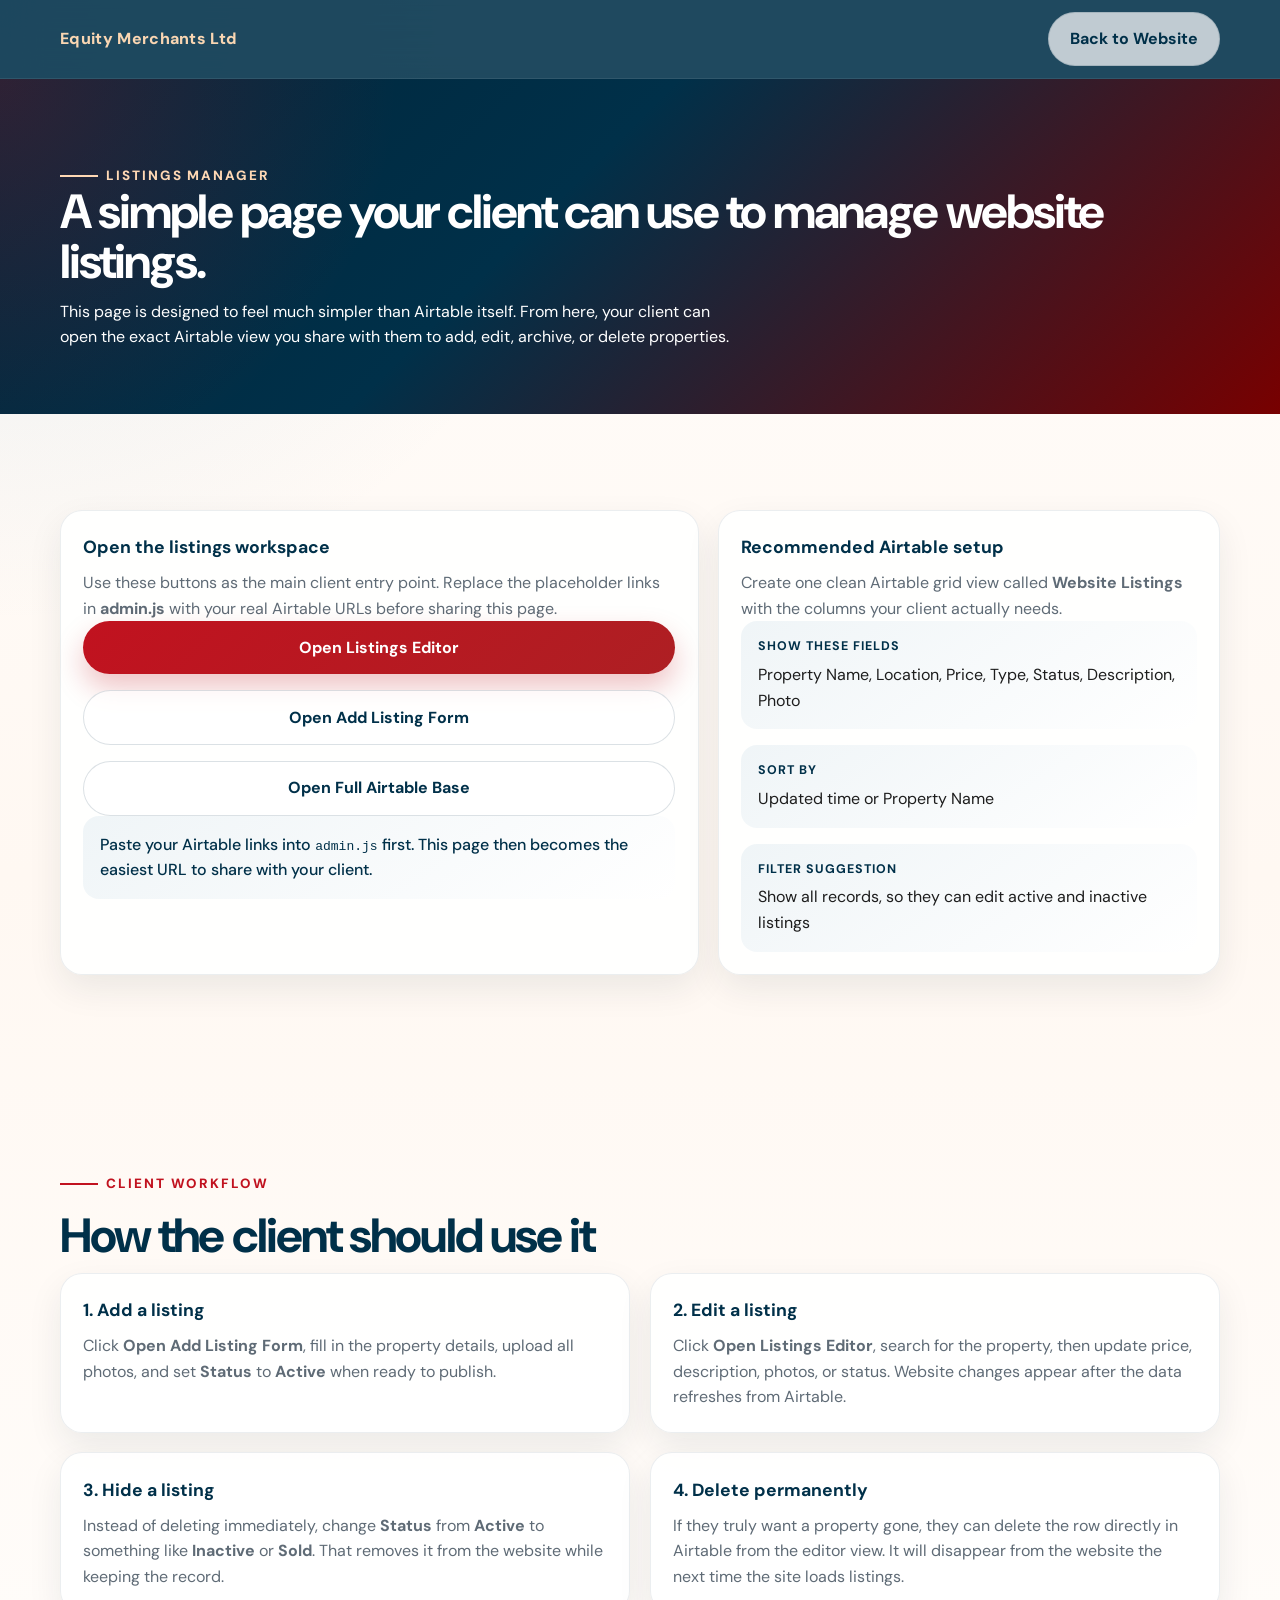
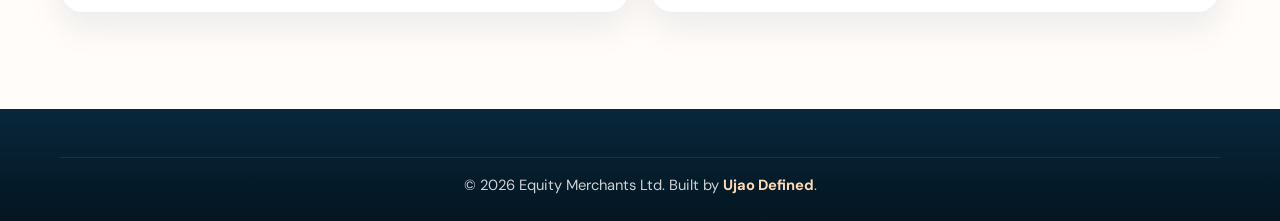
==== admin.html @ 1c29a73c "`Update code for new Airtable admin page and modal functionality`" ====
<!DOCTYPE html>
<html lang="en">
<head>
  <meta charset="UTF-8">
  <meta name="viewport" content="width=device-width, initial-scale=1.0">
  <title>Equity Merchants Ltd | Listings Admin</title>
  <meta name="robots" content="noindex, nofollow">
  <link rel="preconnect" href="https://fonts.googleapis.com">
  <link rel="preconnect" href="https://fonts.gstatic.com" crossorigin>
  <link
    href="https://fonts.googleapis.com/css2?family=DM+Sans:wght@400;500;700;800&display=swap"
    rel="stylesheet"
  >
  <link rel="stylesheet" href="styles.css">
</head>
<body>
  <header class="site-header">
    <div class="container nav-wrap">
      <a href="index.html" class="logo">Equity Merchants Ltd</a>
      <div class="nav-actions">
        <a class="btn btn-outline" href="index.html">Back to Website</a>
      </div>
    </div>
  </header>

  <main>
    <section class="admin-hero">
      <div class="container">
        <span class="admin-kicker">Listings Manager</span>
        <h1 class="section-heading">A simple page your client can use to manage website listings.</h1>
        <p class="section-copy">
          This page is designed to feel much simpler than Airtable itself. From here, your client can open the exact Airtable view you share with them to add, edit, archive, or delete properties.
        </p>
      </div>
    </section>

    <section class="section">
      <div class="container admin-grid">
        <article class="card admin-card">
          <h3>Open the listings workspace</h3>
          <p>Use these buttons as the main client entry point. Replace the placeholder links in <strong>admin.js</strong> with your real Airtable URLs before sharing this page.</p>
          <div class="admin-link-stack">
            <a class="btn btn-primary" id="airtable-editor-link" href="#" target="_blank" rel="noopener noreferrer">Open Listings Editor</a>
            <a class="btn btn-outline" id="airtable-add-link" href="#" target="_blank" rel="noopener noreferrer">Open Add Listing Form</a>
            <a class="btn btn-outline" id="airtable-base-link" href="#" target="_blank" rel="noopener noreferrer">Open Full Airtable Base</a>
          </div>
          <div class="admin-note" id="admin-note">
            Paste your Airtable links into <code>admin.js</code> first. This page then becomes the easiest URL to share with your client.
          </div>
        </article>

        <article class="card admin-card">
          <h3>Recommended Airtable setup</h3>
          <p>Create one clean Airtable grid view called <strong>Website Listings</strong> with the columns your client actually needs.</p>
          <div class="admin-link-stack">
            <div class="contact-item">
              <span>Show these fields</span>
              Property Name, Location, Price, Type, Status, Description, Photo
            </div>
            <div class="contact-item">
              <span>Sort by</span>
              Updated time or Property Name
            </div>
            <div class="contact-item">
              <span>Filter suggestion</span>
              Show all records, so they can edit active and inactive listings
            </div>
          </div>
        </article>
      </div>
    </section>

    <section class="section">
      <div class="container">
        <span class="eyebrow">Client Workflow</span>
        <h2 class="section-heading">How the client should use it</h2>
        <div class="admin-steps">
          <article class="card admin-step">
            <h3>1. Add a listing</h3>
            <p>Click <strong>Open Add Listing Form</strong>, fill in the property details, upload all photos, and set <strong>Status</strong> to <strong>Active</strong> when ready to publish.</p>
          </article>
          <article class="card admin-step">
            <h3>2. Edit a listing</h3>
            <p>Click <strong>Open Listings Editor</strong>, search for the property, then update price, description, photos, or status. Website changes appear after the data refreshes from Airtable.</p>
          </article>
          <article class="card admin-step">
            <h3>3. Hide a listing</h3>
            <p>Instead of deleting immediately, change <strong>Status</strong> from <strong>Active</strong> to something like <strong>Inactive</strong> or <strong>Sold</strong>. That removes it from the website while keeping the record.</p>
          </article>
          <article class="card admin-step">
            <h3>4. Delete permanently</h3>
            <p>If they truly want a property gone, they can delete the row directly in Airtable from the editor view. It will disappear from the website the next time the site loads listings.</p>
          </article>
        </div>
      </div>
    </section>
  </main>

  <footer class="site-footer">
    <div class="container footer-bottom">
      &copy; 2026 Equity Merchants Ltd. Built by
      <a href="https://ujao-defined.com" target="_blank" rel="noopener noreferrer">Ujao Defined</a>.
    </div>
  </footer>

  <script src="admin.js" defer></script>
</body>
</html>
---- styles.css ----
:root {
  --oxblood: #780000;
  --crimson: #c1121f;
  --brick: #ae1f23;
  --navy: #003049;
  --sky: #669bbc;
  --cream: #fdf7f2;
  --white: #ffffff;
  --charcoal: #1d1d1d;
  --muted: #5f6b76;
  --line: rgba(0, 48, 73, 0.12);
  --surface: #fffaf5;
  --success: #25d366;
  --land: #2f8f63;
  --shadow: 0 20px 50px rgba(0, 36, 54, 0.12);
  --shadow-soft: 0 14px 35px rgba(0, 36, 54, 0.08);
  --radius: 22px;
  --container: 1160px;
  --transition: 220ms ease;
}

* {
  box-sizing: border-box;
}

html {
  scroll-behavior: smooth;
  overflow-x: clip;
}

body {
  margin: 0;
  font-family: "DM Sans", sans-serif;
  color: var(--charcoal);
  background:
    radial-gradient(circle at top left, rgba(102, 155, 188, 0.16), transparent 28%),
    linear-gradient(180deg, #fffdfb 0%, #fff8f2 48%, #fffdfb 100%);
  line-height: 1.6;
  -webkit-font-smoothing: antialiased;
  text-rendering: optimizeLegibility;
  overflow-x: hidden;
}

body.modal-open {
  overflow: hidden;
}

img {
  display: block;
  width: 100%;
}

a {
  color: inherit;
  text-decoration: none;
}

button,
input,
textarea {
  font: inherit;
}

button {
  cursor: pointer;
  border: 0;
  background: none;
}

.container {
  width: min(calc(100% - 2rem), var(--container));
  margin: 0 auto;
}

.section {
  padding: 4.5rem 0;
}

.section-heading {
  margin: 0 0 0.75rem;
  font-size: clamp(2rem, 4vw, 3rem);
  line-height: 1.04;
  color: var(--navy);
  letter-spacing: -0.04em;
}

.section-copy {
  margin: 0 0 2rem;
  max-width: 42rem;
  color: var(--muted);
  font-size: 1rem;
}

.eyebrow {
  display: inline-flex;
  align-items: center;
  gap: 0.5rem;
  margin-bottom: 1rem;
  color: var(--crimson);
  font-size: 0.84rem;
  font-weight: 800;
  letter-spacing: 0.14em;
  text-transform: uppercase;
}

.eyebrow::before,
.admin-kicker::before {
  content: "";
  width: 2.4rem;
  height: 2px;
  background: currentColor;
}

.site-header {
  position: sticky;
  top: 0;
  z-index: 1000;
  background: rgba(0, 48, 73, 0.88);
  backdrop-filter: blur(18px);
  border-bottom: 1px solid rgba(255, 255, 255, 0.08);
}

.nav-wrap {
  display: flex;
  align-items: center;
  justify-content: space-between;
  gap: 1rem;
  min-height: 78px;
  min-width: 0;
}

.logo {
  color: #f9d6b2;
  font-size: 1rem;
  font-weight: 800;
  letter-spacing: 0.02em;
  line-height: 1.2;
  max-width: 12rem;
}

.nav-actions {
  display: flex;
  align-items: center;
  gap: 1rem;
  min-width: 0;
  flex-shrink: 0;
}

.nav-links {
  position: fixed;
  inset: 78px 0 auto 0;
  display: grid;
  gap: 0.25rem;
  padding: 1rem;
  background: linear-gradient(180deg, #003049 0%, #0d405e 100%);
  border-bottom: 1px solid rgba(255, 255, 255, 0.08);
  transform: scaleY(0);
  transform-origin: top;
  opacity: 0;
  visibility: hidden;
  transition: transform var(--transition), opacity var(--transition), visibility var(--transition);
}

.nav-links.is-open {
  transform: scaleY(1);
  opacity: 1;
  visibility: visible;
}

.nav-links a {
  color: rgba(255, 255, 255, 0.9);
  padding: 0.8rem 0.9rem;
  border-radius: 12px;
  transition: background var(--transition), color var(--transition);
}

.nav-links a:hover,
.nav-links a:focus-visible {
  background: rgba(255, 255, 255, 0.08);
  color: var(--white);
  outline: none;
}

.hamburger {
  width: 46px;
  height: 46px;
  display: inline-grid;
  place-items: center;
  border: 1px solid rgba(255, 255, 255, 0.14);
  border-radius: 14px;
  color: var(--white);
}

.hamburger-lines {
  position: relative;
  width: 20px;
  height: 14px;
}

.hamburger-lines span {
  position: absolute;
  left: 0;
  width: 100%;
  height: 2px;
  border-radius: 999px;
  background: currentColor;
  transition: transform var(--transition), opacity var(--transition), top var(--transition);
}

.hamburger-lines span:nth-child(1) { top: 0; }
.hamburger-lines span:nth-child(2) { top: 6px; }
.hamburger-lines span:nth-child(3) { top: 12px; }

.hamburger.is-active .hamburger-lines span:nth-child(1) {
  top: 6px;
  transform: rotate(45deg);
}

.hamburger.is-active .hamburger-lines span:nth-child(2) {
  opacity: 0;
}

.hamburger.is-active .hamburger-lines span:nth-child(3) {
  top: 6px;
  transform: rotate(-45deg);
}

.btn {
  display: inline-flex;
  align-items: center;
  justify-content: center;
  gap: 0.55rem;
  min-height: 3rem;
  max-width: 100%;
  padding: 0.85rem 1.3rem;
  border-radius: 999px;
  font-weight: 700;
  text-align: center;
  white-space: normal;
  transition: transform var(--transition), background var(--transition), color var(--transition), border-color var(--transition), box-shadow var(--transition);
}

.btn:hover,
.btn:focus-visible {
  transform: translateY(-2px);
  outline: none;
}

.btn-primary {
  background: linear-gradient(135deg, var(--crimson), var(--brick));
  color: var(--white);
  box-shadow: 0 14px 28px rgba(193, 18, 31, 0.25);
}

.btn-secondary {
  border: 1px solid rgba(255, 255, 255, 0.44);
  color: var(--white);
  background: transparent;
}

.btn-whatsapp {
  background: var(--success);
  color: var(--white);
  box-shadow: 0 10px 24px rgba(37, 211, 102, 0.24);
}

.btn-outline {
  border: 1px solid rgba(0, 48, 73, 0.14);
  color: var(--navy);
  background: rgba(255, 255, 255, 0.72);
}

.hero {
  position: relative;
  overflow: hidden;
  background:
    radial-gradient(circle at top left, rgba(193, 18, 31, 0.28), transparent 30%),
    radial-gradient(circle at bottom right, rgba(102, 155, 188, 0.26), transparent 34%),
    linear-gradient(135deg, #00263b 0%, #003049 38%, #780000 100%);
  color: var(--white);
  padding: 5rem 0 4rem;
}

.hero::before,
.hero::after {
  content: "";
  position: absolute;
  border-radius: 50%;
  pointer-events: none;
}

.hero::before {
  width: 18rem;
  height: 18rem;
  top: -4rem;
  right: -4rem;
  background: rgba(255, 255, 255, 0.08);
  filter: blur(6px);
}

.hero::after {
  width: 15rem;
  height: 15rem;
  bottom: -6rem;
  left: -4rem;
  background: rgba(193, 18, 31, 0.12);
}

.hero-grid {
  position: relative;
  display: grid;
  gap: 2.5rem;
  align-items: center;
  min-width: 0;
}

.hero-copy h1 {
  margin: 0 0 1rem;
  font-size: clamp(2.7rem, 8vw, 5rem);
  line-height: 0.95;
  letter-spacing: -0.05em;
}

.hero-copy p {
  margin: 0;
  max-width: 42rem;
  font-size: 1.05rem;
  color: rgba(255, 255, 255, 0.84);
}

.hero-cta {
  display: flex;
  flex-direction: column;
  align-items: flex-start;
  gap: 0.9rem;
  margin-top: 1.75rem;
}

.hero-panel {
  position: relative;
  min-height: 260px;
  display: grid;
  place-items: center;
}

.floating-card {
  width: min(100%, 340px);
  padding: 1.6rem;
  border-radius: 26px;
  background: linear-gradient(180deg, rgba(255, 255, 255, 0.16), rgba(255, 255, 255, 0.08));
  border: 1px solid rgba(255, 255, 255, 0.14);
  box-shadow: var(--shadow);
  backdrop-filter: blur(18px);
  animation: floatCard 5.5s ease-in-out infinite;
}

.floating-card .mini-label {
  margin: 0 0 0.75rem;
  color: rgba(255, 255, 255, 0.68);
  font-size: 0.8rem;
  text-transform: uppercase;
  letter-spacing: 0.14em;
}

.floating-stat {
  margin: 0;
  font-size: clamp(2.3rem, 6vw, 3rem);
  color: #ffd8b4;
  font-weight: 800;
  line-height: 1;
}

.floating-card p:last-child {
  margin: 0.75rem 0 0;
  color: rgba(255, 255, 255, 0.84);
}

@keyframes floatCard {
  0%, 100% { transform: translateY(0); }
  50% { transform: translateY(-12px); }
}

.services-grid,
.why-grid,
.stats-grid,
.listing-grid,
.contact-grid,
.about-grid,
.footer-grid,
.admin-grid,
.admin-steps {
  display: grid;
  gap: 1.2rem;
}

.services-grid > *,
.why-grid > *,
.stats-grid > *,
.listing-grid > *,
.contact-grid > *,
.about-grid > *,
.footer-grid > *,
.admin-grid > *,
.admin-steps > * {
  min-width: 0;
}

.card {
  background: rgba(255, 255, 255, 0.9);
  border: 1px solid rgba(0, 48, 73, 0.08);
  border-radius: var(--radius);
  box-shadow: var(--shadow-soft);
}

.service-card,
.why-card,
.contact-card,
.contact-form-wrap,
.admin-card,
.admin-step {
  padding: 1.4rem;
}

.service-card,
.why-card {
  height: 100%;
}

.service-icon {
  width: 3.25rem;
  height: 3.25rem;
  display: inline-grid;
  place-items: center;
  margin-bottom: 1rem;
  border-radius: 16px;
  background: linear-gradient(145deg, rgba(102, 155, 188, 0.18), rgba(193, 18, 31, 0.1));
  color: var(--navy);
}

.service-card h3,
.why-card h3,
.listing-content h3,
.contact-card h3,
.admin-card h3,
.admin-step h3 {
  margin: 0 0 0.55rem;
  color: var(--navy);
  font-size: 1.1rem;
}

.service-card p,
.why-card p,
.contact-card p,
.listing-meta,
.listing-copy,
.listing-state,
.admin-card p,
.admin-step p {
  margin: 0;
  color: var(--muted);
}

.listings-shell {
  position: relative;
  min-height: 0;
}

.listing-grid {
  grid-template-columns: 1fr;
  align-items: start;
}

.listing-card {
  overflow: hidden;
  display: flex;
  flex-direction: column;
  cursor: pointer;
  transition: transform var(--transition), box-shadow var(--transition), border-color var(--transition);
}

.listing-card:hover,
.listing-card:focus-within {
  transform: translateY(-4px);
  border-color: rgba(193, 18, 31, 0.18);
  box-shadow: var(--shadow);
}

.listing-image,
.listing-placeholder {
  position: relative;
  aspect-ratio: 16 / 10;
  background: #d8dfec;
}

.listing-image img {
  height: 100%;
  object-fit: cover;
}

.listing-image::after {
  content: "View gallery";
  position: absolute;
  right: 0.8rem;
  bottom: 0.8rem;
  padding: 0.45rem 0.75rem;
  border-radius: 999px;
  background: rgba(0, 48, 73, 0.82);
  color: var(--white);
  font-size: 0.76rem;
  font-weight: 700;
}

.listing-placeholder {
  display: grid;
  place-items: center;
  padding: 1rem;
  text-align: center;
  background: linear-gradient(135deg, var(--navy), var(--oxblood));
  color: #ffd8b4;
  font-weight: 700;
  font-size: 1rem;
}

.listing-content {
  display: flex;
  flex: 1;
  flex-direction: column;
  gap: 0.75rem;
  padding: 1rem;
}

.listing-top {
  display: flex;
  flex-wrap: wrap;
  align-items: center;
  justify-content: space-between;
  gap: 0.75rem;
}

.listing-actions {
  display: grid;
  gap: 0.65rem;
  margin-top: auto;
}

.badge {
  display: inline-flex;
  align-items: center;
  padding: 0.35rem 0.7rem;
  border-radius: 999px;
  font-size: 0.74rem;
  font-weight: 700;
}

.badge-land {
  background: rgba(47, 143, 99, 0.14);
  color: var(--land);
}

.badge-house {
  background: rgba(0, 48, 73, 0.1);
  color: var(--navy);
}

.badge-commercial {
  background: rgba(193, 18, 31, 0.12);
  color: var(--brick);
}

.listing-price {
  font-size: 1.05rem;
  font-weight: 800;
  color: var(--navy);
}

.listing-copy {
  display: -webkit-box;
  -webkit-line-clamp: 2;
  -webkit-box-orient: vertical;
  overflow: hidden;
  min-height: 3.1em;
}

.listing-content .btn,
.listing-content .btn-outline {
  width: 100%;
}

.spinner-wrap,
.listing-state {
  display: grid;
  place-items: center;
  text-align: center;
  min-height: 180px;
  padding: 2rem 1rem;
  border: 1px dashed rgba(0, 48, 73, 0.18);
  border-radius: var(--radius);
  background: rgba(255, 255, 255, 0.75);
}

.spinner-wrap[hidden],
.listing-state[hidden],
.listing-grid[hidden],
.listing-modal[hidden] {
  display: none !important;
}

.spinner {
  width: 48px;
  height: 48px;
  border-radius: 50%;
  border: 4px solid rgba(0, 48, 73, 0.12);
  border-top-color: var(--crimson);
  animation: spin 1s linear infinite;
  margin: 0 auto 1rem;
}

@keyframes spin {
  to { transform: rotate(360deg); }
}

.about-copy {
  padding: 1.7rem;
  background:
    radial-gradient(circle at top right, rgba(102, 155, 188, 0.18), transparent 30%),
    linear-gradient(155deg, var(--navy), #042033 58%, var(--oxblood) 100%);
  color: rgba(255, 255, 255, 0.88);
}

.about-copy h2 {
  margin: 0 0 1rem;
  color: var(--white);
  font-size: clamp(1.9rem, 4vw, 2.8rem);
}

.about-accent {
  width: 4rem;
  height: 4px;
  border-radius: 999px;
  background: linear-gradient(90deg, #ffd8b4, rgba(255, 216, 180, 0.2));
  margin-bottom: 1.25rem;
}

.stat-card {
  padding: 1.35rem;
  background: rgba(255, 255, 255, 0.94);
  border: 1px solid rgba(0, 48, 73, 0.08);
  border-radius: 20px;
  box-shadow: var(--shadow-soft);
}

.stat-card strong {
  display: block;
  color: var(--navy);
  font-size: 1.8rem;
  line-height: 1;
  margin-bottom: 0.45rem;
}

.contact-list,
.admin-link-stack {
  display: grid;
  gap: 1rem;
}

.contact-list {
  margin: 1.2rem 0 1.5rem;
}

.contact-item,
.admin-note {
  padding: 1rem 1.05rem;
  border-radius: 16px;
  background: linear-gradient(145deg, rgba(102, 155, 188, 0.1), rgba(255, 255, 255, 0.9));
}

.contact-item span {
  display: block;
  color: var(--navy);
  font-size: 0.78rem;
  font-weight: 700;
  text-transform: uppercase;
  letter-spacing: 0.08em;
  margin-bottom: 0.3rem;
}

.contact-form {
  display: grid;
  gap: 0.95rem;
}

.field {
  display: grid;
  gap: 0.45rem;
}

.field label {
  color: var(--navy);
  font-weight: 700;
  font-size: 0.94rem;
}

.field input,
.field textarea {
  width: 100%;
  border: 1px solid rgba(0, 48, 73, 0.12);
  border-radius: 16px;
  padding: 0.95rem 1rem;
  background: var(--white);
  color: var(--charcoal);
  transition: border-color var(--transition), box-shadow var(--transition);
}

.field input:focus,
.field textarea:focus {
  border-color: var(--sky);
  box-shadow: 0 0 0 4px rgba(102, 155, 188, 0.12);
  outline: none;
}

.field textarea {
  min-height: 150px;
  resize: vertical;
}

.map-placeholder {
  margin-top: 1.2rem;
  min-height: 180px;
  display: grid;
  place-items: center;
  text-align: center;
  padding: 1.5rem;
  border-radius: 20px;
  background: linear-gradient(145deg, rgba(0, 48, 73, 0.98), rgba(120, 0, 0, 0.96));
  color: #ffd8b4;
  font-weight: 700;
}

.site-footer {
  background: linear-gradient(180deg, #08273b 0%, #031521 100%);
  color: rgba(255, 255, 255, 0.8);
  padding-top: 3rem;
}

.footer-brand {
  color: #ffd8b4;
  font-size: 1.15rem;
  font-weight: 800;
}

.footer-title {
  margin: 0 0 0.8rem;
  color: var(--white);
  font-size: 1rem;
}

.footer-links,
.footer-contact {
  display: grid;
  gap: 0.65rem;
}

.footer-bottom {
  border-top: 1px solid rgba(255, 255, 255, 0.08);
  padding: 1rem 0 1.5rem;
  font-size: 0.92rem;
  text-align: center;
}

.footer-bottom a {
  color: #ffd8b4;
  font-weight: 700;
}

.reveal {
  opacity: 0;
  transform: translateY(24px);
  transition: opacity 650ms ease, transform 650ms ease;
}

.reveal.is-visible {
  opacity: 1;
  transform: translateY(0);
}

.listing-modal {
  position: fixed;
  inset: 0;
  z-index: 1200;
  display: grid;
  place-items: center;
  padding: 1rem;
  background: rgba(3, 21, 33, 0.78);
  backdrop-filter: blur(14px);
}

.listing-modal-panel {
  width: min(100%, 1080px);
  max-height: min(92vh, 900px);
  display: grid;
  grid-template-columns: minmax(0, 1.1fr);
  background: #fffdfa;
  border-radius: 28px;
  overflow: hidden;
  box-shadow: 0 28px 80px rgba(0, 0, 0, 0.3);
}

.modal-gallery {
  position: relative;
  display: grid;
  background: linear-gradient(180deg, #052a41, #0a3754);
}

.modal-gallery-main {
  position: relative;
  aspect-ratio: 16 / 11;
  overflow: hidden;
  touch-action: pan-y;
  user-select: none;
}

.modal-gallery-main img,
.modal-gallery-placeholder {
  width: 100%;
  height: 100%;
  object-fit: cover;
}

.modal-gallery-placeholder {
  display: grid;
  place-items: center;
  padding: 1rem;
  color: #ffd8b4;
  text-align: center;
  font-weight: 700;
}

.modal-gallery-controls {
  position: absolute;
  inset: 0;
  display: flex;
  align-items: center;
  justify-content: space-between;
  padding: 0 0.75rem;
  pointer-events: none;
}

.modal-nav {
  width: 2.75rem;
  height: 2.75rem;
  display: inline-grid;
  place-items: center;
  border-radius: 50%;
  background: rgba(255, 255, 255, 0.14);
  color: var(--white);
  backdrop-filter: blur(10px);
  pointer-events: auto;
}

.modal-nav[disabled] {
  opacity: 0.45;
  cursor: default;
}

.modal-thumbs {
  display: flex;
  gap: 0.6rem;
  overflow-x: auto;
  padding: 0.9rem 1rem 1rem;
  scrollbar-width: thin;
}

.modal-thumb {
  flex: 0 0 78px;
  height: 62px;
  border-radius: 14px;
  overflow: hidden;
  border: 2px solid transparent;
  background: rgba(255, 255, 255, 0.16);
}

.modal-thumb.is-active {
  border-color: #ffd8b4;
}

.modal-thumb img {
  width: 100%;
  height: 100%;
  object-fit: cover;
}

.modal-content {
  position: relative;
  display: grid;
  gap: 1rem;
  padding: 1.35rem;
}

.modal-close {
  position: absolute;
  top: 0.9rem;
  right: 0.9rem;
  width: 2.5rem;
  height: 2.5rem;
  display: inline-grid;
  place-items: center;
  border-radius: 50%;
  background: rgba(0, 48, 73, 0.08);
  color: var(--navy);
}

.modal-header {
  padding-right: 3rem;
}

.modal-header h3 {
  margin: 0 0 0.35rem;
  color: var(--navy);
  font-size: clamp(1.6rem, 3vw, 2rem);
}

.modal-meta {
  display: flex;
  flex-wrap: wrap;
  gap: 0.75rem;
  align-items: center;
}

.modal-location {
  color: var(--muted);
  font-weight: 500;
}

.modal-price {
  color: var(--oxblood);
  font-size: 1.15rem;
  font-weight: 800;
}

.modal-description {
  color: var(--muted);
}

.modal-actions {
  display: grid;
  gap: 0.75rem;
}

.admin-hero {
  padding: 5rem 0 2rem;
  background:
    radial-gradient(circle at top left, rgba(193, 18, 31, 0.24), transparent 30%),
    linear-gradient(135deg, #00263b 0%, #003049 42%, #780000 100%);
  color: var(--white);
}

.admin-kicker {
  display: inline-flex;
  align-items: center;
  gap: 0.5rem;
  color: #ffd8b4;
  font-size: 0.84rem;
  font-weight: 800;
  letter-spacing: 0.14em;
  text-transform: uppercase;
}

.admin-hero .section-heading,
.admin-hero .section-copy {
  color: var(--white);
}

.admin-note {
  color: var(--navy);
  font-weight: 500;
}

@media (max-width: 767px) {
  .container {
    width: min(calc(100% - 1.25rem), var(--container));
  }

  .logo {
    max-width: 9.5rem;
    font-size: 0.95rem;
  }

  .nav-actions .btn-whatsapp {
    display: none;
  }

  .hero-copy h1 {
    max-width: 12ch;
  }

  .hero-cta .btn,
  .contact-form .btn,
  .contact-card .btn,
  .modal-actions .btn {
    width: 100%;
  }

  .listing-modal-panel {
    max-height: 94vh;
    overflow-y: auto;
  }
}

@media (min-width: 640px) {
  .hero-cta {
    flex-direction: row;
    flex-wrap: wrap;
  }

  .services-grid,
  .stats-grid,
  .listing-grid,
  .contact-grid,
  .about-grid,
  .footer-grid,
  .why-grid,
  .admin-grid,
  .admin-steps {
    grid-template-columns: repeat(2, minmax(0, 1fr));
  }

  .listing-grid {
    grid-template-columns: repeat(2, minmax(0, 1fr));
    gap: 1rem;
  }
}

@media (min-width: 768px) {
  .section {
    padding: 6rem 0;
  }

  .hamburger {
    display: none;
  }

  .nav-links {
    position: static;
    inset: auto;
    display: flex;
    align-items: center;
    gap: 0.35rem;
    padding: 0;
    background: transparent;
    border: 0;
    transform: none;
    opacity: 1;
    visibility: visible;
  }

  .nav-links a {
    padding: 0.65rem 0.95rem;
  }

  .hero {
    padding: 7rem 0 6rem;
  }

  .hero-grid,
  .about-grid,
  .contact-grid,
  .admin-grid {
    grid-template-columns: minmax(0, 1.12fr) minmax(280px, 0.88fr);
  }

  .why-grid {
    grid-template-columns: repeat(2, minmax(0, 1fr));
  }

  .listing-modal-panel {
    grid-template-columns: minmax(0, 1.08fr) minmax(320px, 0.92fr);
  }
}

@media (min-width: 980px) {
  .services-grid {
    grid-template-columns: repeat(3, minmax(0, 1fr));
  }

  .listing-grid {
    grid-template-columns: repeat(3, minmax(0, 1fr));
  }

  .footer-grid {
    grid-template-columns: 1.3fr 0.8fr 1fr;
  }
}

@media (min-width: 1240px) {
  .listing-grid {
    grid-template-columns: repeat(4, minmax(0, 1fr));
  }
}

@media (prefers-reduced-motion: reduce) {
  html {
    scroll-behavior: auto;
  }

  *,
  *::before,
  *::after {
    animation: none !important;
    transition: none !important;
  }
}
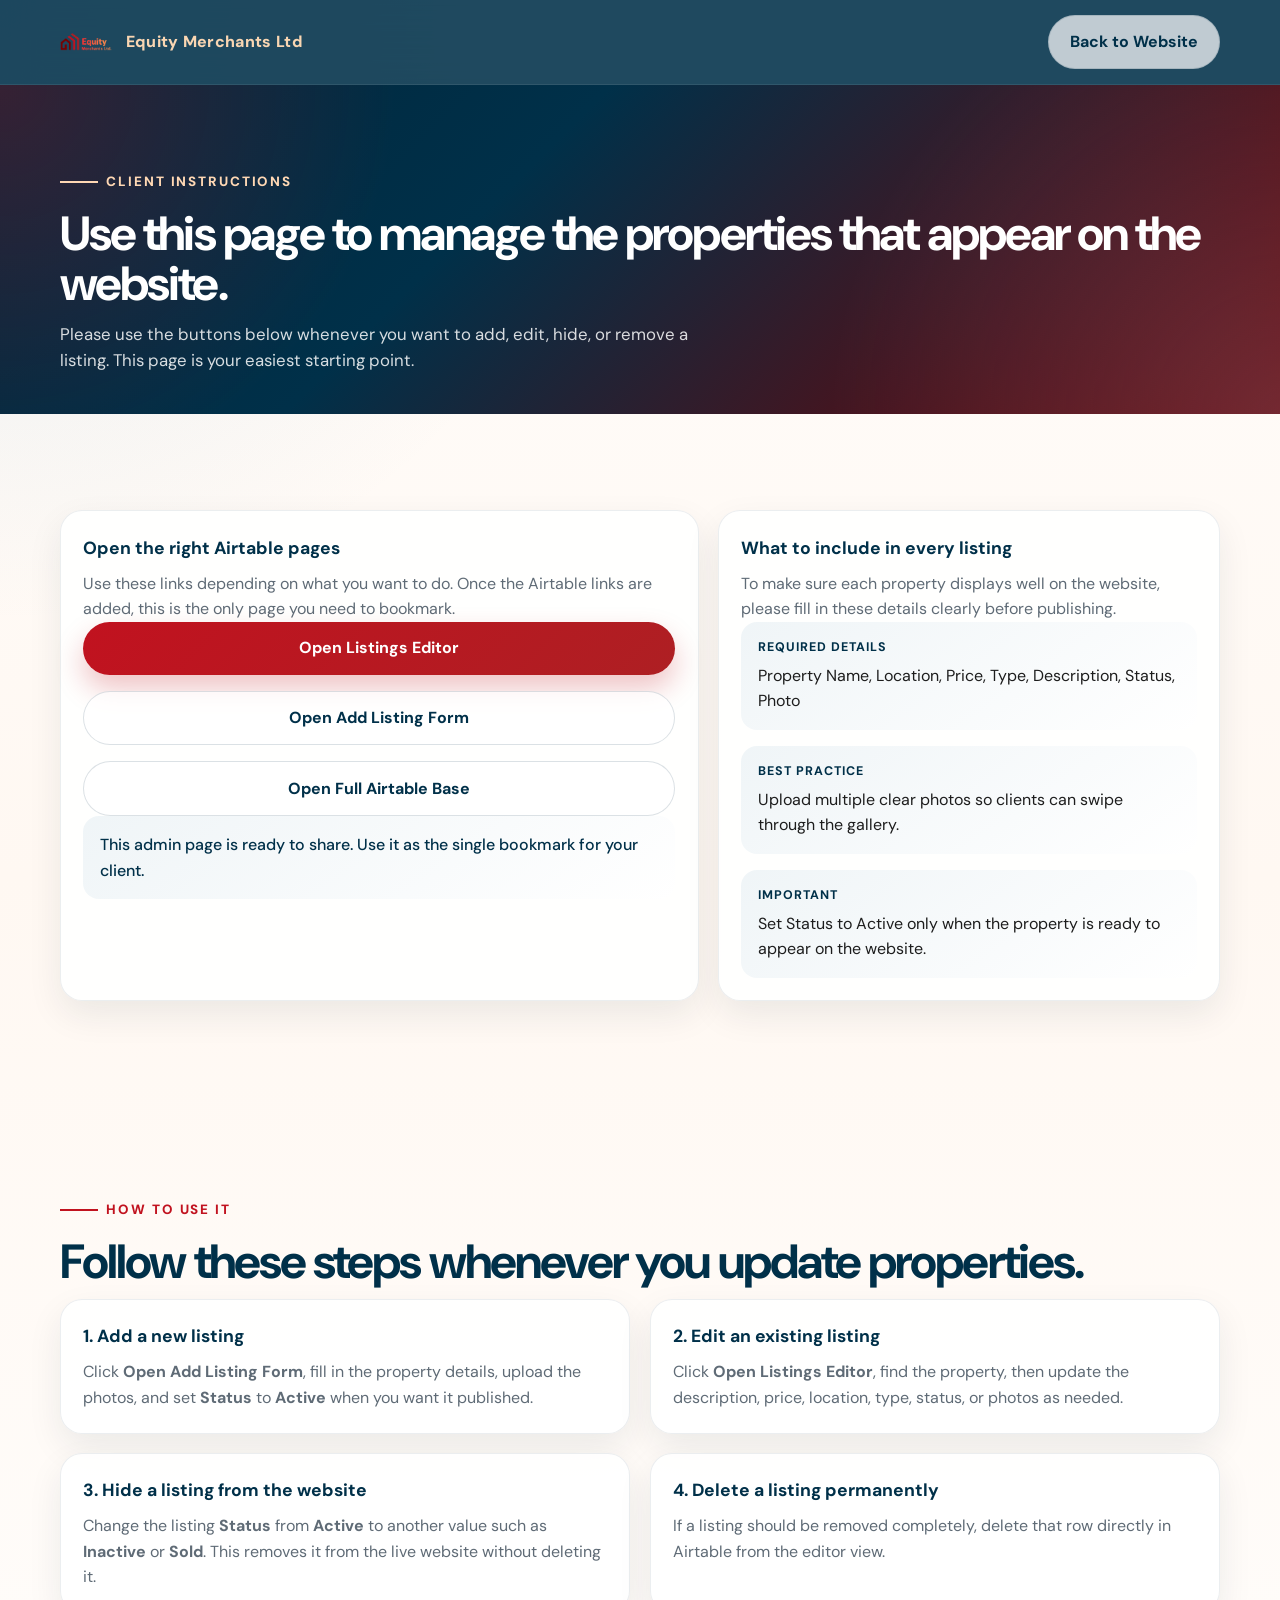
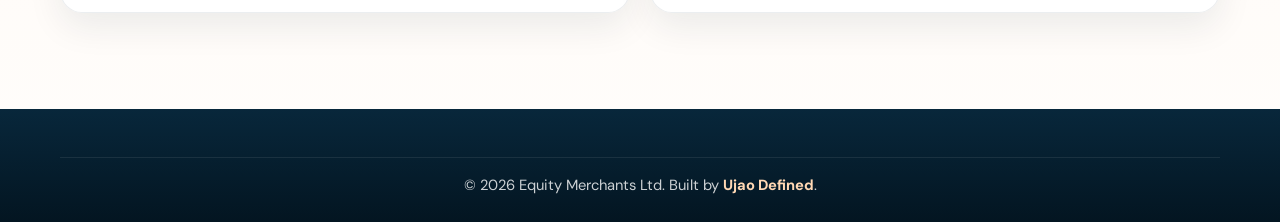
==== commit 3a350b5c: "`Updated admin interface and listings page with new design and functionality`" ====
--- a/admin.html
+++ b/admin.html
@@ -16,7 +16,10 @@
 <body>
   <header class="site-header">
     <div class="container nav-wrap">
-      <a href="index.html" class="logo">Equity Merchants Ltd</a>
+      <a href="index.html" class="logo" aria-label="Equity Merchants Ltd home">
+        <img class="logo-mark" src="Equity Merchants.png" alt="Equity Merchants Ltd logo">
+        <span class="logo-text">Equity Merchants Ltd</span>
+      </a>
       <div class="nav-actions">
         <a class="btn btn-outline" href="index.html">Back to Website</a>
       </div>
@@ -26,10 +29,10 @@
   <main>
     <section class="admin-hero">
       <div class="container">
-        <span class="admin-kicker">Listings Manager</span>
-        <h1 class="section-heading">A simple page your client can use to manage website listings.</h1>
+        <span class="admin-kicker">Client Instructions</span>
+        <h1 class="section-heading">Use this page to manage the properties that appear on the website.</h1>
         <p class="section-copy">
-          This page is designed to feel much simpler than Airtable itself. From here, your client can open the exact Airtable view you share with them to add, edit, archive, or delete properties.
+          Please use the buttons below whenever you want to add, edit, hide, or remove a listing. This page is your easiest starting point.
         </p>
       </div>
     </section>
@@ -37,33 +40,33 @@
     <section class="section">
       <div class="container admin-grid">
         <article class="card admin-card">
-          <h3>Open the listings workspace</h3>
-          <p>Use these buttons as the main client entry point. Replace the placeholder links in <strong>admin.js</strong> with your real Airtable URLs before sharing this page.</p>
+          <h3>Open the right Airtable pages</h3>
+          <p>Use these links depending on what you want to do. Once the Airtable links are added, this is the only page you need to bookmark.</p>
           <div class="admin-link-stack">
             <a class="btn btn-primary" id="airtable-editor-link" href="#" target="_blank" rel="noopener noreferrer">Open Listings Editor</a>
             <a class="btn btn-outline" id="airtable-add-link" href="#" target="_blank" rel="noopener noreferrer">Open Add Listing Form</a>
             <a class="btn btn-outline" id="airtable-base-link" href="#" target="_blank" rel="noopener noreferrer">Open Full Airtable Base</a>
           </div>
           <div class="admin-note" id="admin-note">
-            Paste your Airtable links into <code>admin.js</code> first. This page then becomes the easiest URL to share with your client.
+            Your links will appear here once they are connected in <code>admin.js</code>.
           </div>
         </article>
 
         <article class="card admin-card">
-          <h3>Recommended Airtable setup</h3>
-          <p>Create one clean Airtable grid view called <strong>Website Listings</strong> with the columns your client actually needs.</p>
+          <h3>What to include in every listing</h3>
+          <p>To make sure each property displays well on the website, please fill in these details clearly before publishing.</p>
           <div class="admin-link-stack">
             <div class="contact-item">
-              <span>Show these fields</span>
-              Property Name, Location, Price, Type, Status, Description, Photo
+              <span>Required details</span>
+              Property Name, Location, Price, Type, Description, Status, Photo
             </div>
             <div class="contact-item">
-              <span>Sort by</span>
-              Updated time or Property Name
+              <span>Best practice</span>
+              Upload multiple clear photos so clients can swipe through the gallery.
             </div>
             <div class="contact-item">
-              <span>Filter suggestion</span>
-              Show all records, so they can edit active and inactive listings
+              <span>Important</span>
+              Set Status to Active only when the property is ready to appear on the website.
             </div>
           </div>
         </article>
@@ -72,24 +75,24 @@
 
     <section class="section">
       <div class="container">
-        <span class="eyebrow">Client Workflow</span>
-        <h2 class="section-heading">How the client should use it</h2>
+        <span class="eyebrow">How To Use It</span>
+        <h2 class="section-heading">Follow these steps whenever you update properties.</h2>
         <div class="admin-steps">
           <article class="card admin-step">
-            <h3>1. Add a listing</h3>
-            <p>Click <strong>Open Add Listing Form</strong>, fill in the property details, upload all photos, and set <strong>Status</strong> to <strong>Active</strong> when ready to publish.</p>
+            <h3>1. Add a new listing</h3>
+            <p>Click <strong>Open Add Listing Form</strong>, fill in the property details, upload the photos, and set <strong>Status</strong> to <strong>Active</strong> when you want it published.</p>
           </article>
           <article class="card admin-step">
-            <h3>2. Edit a listing</h3>
-            <p>Click <strong>Open Listings Editor</strong>, search for the property, then update price, description, photos, or status. Website changes appear after the data refreshes from Airtable.</p>
+            <h3>2. Edit an existing listing</h3>
+            <p>Click <strong>Open Listings Editor</strong>, find the property, then update the description, price, location, type, status, or photos as needed.</p>
           </article>
           <article class="card admin-step">
-            <h3>3. Hide a listing</h3>
-            <p>Instead of deleting immediately, change <strong>Status</strong> from <strong>Active</strong> to something like <strong>Inactive</strong> or <strong>Sold</strong>. That removes it from the website while keeping the record.</p>
+            <h3>3. Hide a listing from the website</h3>
+            <p>Change the listing <strong>Status</strong> from <strong>Active</strong> to another value such as <strong>Inactive</strong> or <strong>Sold</strong>. This removes it from the live website without deleting it.</p>
           </article>
           <article class="card admin-step">
-            <h3>4. Delete permanently</h3>
-            <p>If they truly want a property gone, they can delete the row directly in Airtable from the editor view. It will disappear from the website the next time the site loads listings.</p>
+            <h3>4. Delete a listing permanently</h3>
+            <p>If a listing should be removed completely, delete that row directly in Airtable from the editor view.</p>
           </article>
         </div>
       </div>
--- a/styles.css
+++ b/styles.css
@@ -57,7 +57,8 @@
 
 button,
 input,
-textarea {
+textarea,
+select {
   font: inherit;
 }
 
@@ -91,7 +92,8 @@
   font-size: 1rem;
 }
 
-.eyebrow {
+.eyebrow,
+.admin-kicker {
   display: inline-flex;
   align-items: center;
   gap: 0.5rem;
@@ -103,12 +105,23 @@
   text-transform: uppercase;
 }
 
+.admin-kicker {
+  color: #ffd8b4;
+}
+
 .eyebrow::before,
 .admin-kicker::before {
   content: "";
   width: 2.4rem;
   height: 2px;
   background: currentColor;
+}
+
+.section-head-with-action {
+  display: grid;
+  gap: 1rem;
+  align-items: end;
+  margin-bottom: 1.25rem;
 }
 
 .site-header {
@@ -125,17 +138,30 @@
   align-items: center;
   justify-content: space-between;
   gap: 1rem;
-  min-height: 78px;
+  min-height: 84px;
   min-width: 0;
 }
 
 .logo {
+  display: inline-flex;
+  align-items: center;
+  gap: 0.85rem;
+  min-width: 0;
+}
+
+.logo-mark {
+  width: 52px;
+  height: 52px;
+  object-fit: contain;
+  flex-shrink: 0;
+}
+
+.logo-text {
   color: #f9d6b2;
   font-size: 1rem;
   font-weight: 800;
   letter-spacing: 0.02em;
   line-height: 1.2;
-  max-width: 12rem;
 }
 
 .nav-actions {
@@ -148,7 +174,7 @@
 
 .nav-links {
   position: fixed;
-  inset: 78px 0 auto 0;
+  inset: 84px 0 auto 0;
   display: grid;
   gap: 0.25rem;
   padding: 1rem;
@@ -270,7 +296,8 @@
   background: rgba(255, 255, 255, 0.72);
 }
 
-.hero {
+.hero,
+.admin-hero {
   position: relative;
   overflow: hidden;
   background:
@@ -278,7 +305,15 @@
     radial-gradient(circle at bottom right, rgba(102, 155, 188, 0.26), transparent 34%),
     linear-gradient(135deg, #00263b 0%, #003049 38%, #780000 100%);
   color: var(--white);
+}
+
+.hero {
   padding: 5rem 0 4rem;
+}
+
+.admin-hero,
+.listings-page-hero {
+  padding: 5rem 0 2.5rem;
 }
 
 .hero::before,
@@ -321,11 +356,18 @@
   letter-spacing: -0.05em;
 }
 
-.hero-copy p {
+.hero-copy p,
+.admin-hero .section-copy,
+.listings-page-hero .section-copy {
   margin: 0;
   max-width: 42rem;
   font-size: 1.05rem;
   color: rgba(255, 255, 255, 0.84);
+}
+
+.listings-page-hero .section-heading,
+.admin-hero .section-heading {
+  color: var(--white);
 }
 
 .hero-cta {
@@ -417,7 +459,8 @@
 .contact-card,
 .contact-form-wrap,
 .admin-card,
-.admin-step {
+.admin-step,
+.listings-sidebar {
   padding: 1.4rem;
 }
 
@@ -442,7 +485,9 @@
 .listing-content h3,
 .contact-card h3,
 .admin-card h3,
-.admin-step h3 {
+.admin-step h3,
+.filter-head h2,
+.toolbar-title {
   margin: 0 0 0.55rem;
   color: var(--navy);
   font-size: 1.1rem;
@@ -455,7 +500,8 @@
 .listing-copy,
 .listing-state,
 .admin-card p,
-.admin-step p {
+.admin-step p,
+.toolbar-copy {
   margin: 0;
   color: var(--muted);
 }
@@ -468,6 +514,14 @@
 .listing-grid {
   grid-template-columns: 1fr;
   align-items: start;
+}
+
+.featured-listing-grid {
+  grid-template-columns: 1fr;
+}
+
+.listing-page-grid {
+  grid-template-columns: 1fr;
 }
 
 .listing-card {
@@ -586,7 +640,6 @@
   width: 100%;
 }
 
-.spinner-wrap,
 .listing-state {
   display: grid;
   place-items: center;
@@ -598,25 +651,11 @@
   background: rgba(255, 255, 255, 0.75);
 }
 
-.spinner-wrap[hidden],
 .listing-state[hidden],
 .listing-grid[hidden],
-.listing-modal[hidden] {
+.listing-modal[hidden],
+.pagination[hidden] {
   display: none !important;
-}
-
-.spinner {
-  width: 48px;
-  height: 48px;
-  border-radius: 50%;
-  border: 4px solid rgba(0, 48, 73, 0.12);
-  border-top-color: var(--crimson);
-  animation: spin 1s linear infinite;
-  margin: 0 auto 1rem;
-}
-
-@keyframes spin {
-  to { transform: rotate(360deg); }
 }
 
 .about-copy {
@@ -658,7 +697,8 @@
 }
 
 .contact-list,
-.admin-link-stack {
+.admin-link-stack,
+.filter-form {
   display: grid;
   gap: 1rem;
 }
@@ -694,14 +734,17 @@
   gap: 0.45rem;
 }
 
-.field label {
+.field label,
+.sort-label {
   color: var(--navy);
   font-weight: 700;
   font-size: 0.94rem;
 }
 
 .field input,
-.field textarea {
+.field textarea,
+.field select,
+.toolbar-select {
   width: 100%;
   border: 1px solid rgba(0, 48, 73, 0.12);
   border-radius: 16px;
@@ -712,7 +755,9 @@
 }
 
 .field input:focus,
-.field textarea:focus {
+.field textarea:focus,
+.field select:focus,
+.toolbar-select:focus {
   border-color: var(--sky);
   box-shadow: 0 0 0 4px rgba(102, 155, 188, 0.12);
   outline: none;
@@ -734,6 +779,64 @@
   background: linear-gradient(145deg, rgba(0, 48, 73, 0.98), rgba(120, 0, 0, 0.96));
   color: #ffd8b4;
   font-weight: 700;
+}
+
+.listings-layout {
+  display: grid;
+  gap: 1.25rem;
+  align-items: start;
+}
+
+.listings-sidebar {
+  position: sticky;
+  top: 104px;
+}
+
+.filter-head,
+.listings-toolbar {
+  display: grid;
+  gap: 0.75rem;
+}
+
+.filter-reset {
+  justify-self: start;
+}
+
+.toolbar-actions {
+  display: grid;
+  gap: 0.5rem;
+}
+
+.pagination {
+  display: grid;
+  grid-template-columns: auto 1fr auto;
+  gap: 0.75rem;
+  align-items: center;
+  margin-top: 1.5rem;
+}
+
+.pagination-pages {
+  display: flex;
+  flex-wrap: wrap;
+  gap: 0.5rem;
+  justify-content: center;
+}
+
+.pagination-page {
+  min-width: 2.8rem;
+  min-height: 2.8rem;
+  padding: 0.65rem 0.85rem;
+  border-radius: 999px;
+  border: 1px solid rgba(0, 48, 73, 0.12);
+  background: rgba(255, 255, 255, 0.8);
+  color: var(--navy);
+  font-weight: 700;
+}
+
+.pagination-page.is-active {
+  background: linear-gradient(135deg, var(--crimson), var(--brick));
+  border-color: transparent;
+  color: var(--white);
 }
 
 .site-footer {
@@ -946,30 +1049,6 @@
   gap: 0.75rem;
 }
 
-.admin-hero {
-  padding: 5rem 0 2rem;
-  background:
-    radial-gradient(circle at top left, rgba(193, 18, 31, 0.24), transparent 30%),
-    linear-gradient(135deg, #00263b 0%, #003049 42%, #780000 100%);
-  color: var(--white);
-}
-
-.admin-kicker {
-  display: inline-flex;
-  align-items: center;
-  gap: 0.5rem;
-  color: #ffd8b4;
-  font-size: 0.84rem;
-  font-weight: 800;
-  letter-spacing: 0.14em;
-  text-transform: uppercase;
-}
-
-.admin-hero .section-heading,
-.admin-hero .section-copy {
-  color: var(--white);
-}
-
 .admin-note {
   color: var(--navy);
   font-weight: 500;
@@ -980,9 +1059,13 @@
     width: min(calc(100% - 1.25rem), var(--container));
   }
 
-  .logo {
-    max-width: 9.5rem;
-    font-size: 0.95rem;
+  .logo-mark {
+    width: 44px;
+    height: 44px;
+  }
+
+  .logo-text {
+    font-size: 0.94rem;
   }
 
   .nav-actions .btn-whatsapp {
@@ -1003,6 +1086,10 @@
   .listing-modal-panel {
     max-height: 94vh;
     overflow-y: auto;
+  }
+
+  .pagination {
+    grid-template-columns: 1fr;
   }
 }
 
@@ -1024,7 +1111,8 @@
     grid-template-columns: repeat(2, minmax(0, 1fr));
   }
 
-  .listing-grid {
+  .featured-listing-grid,
+  .listing-page-grid {
     grid-template-columns: repeat(2, minmax(0, 1fr));
     gap: 1rem;
   }
@@ -1033,6 +1121,12 @@
 @media (min-width: 768px) {
   .section {
     padding: 6rem 0;
+  }
+
+  .section-head-with-action,
+  .listings-toolbar,
+  .filter-head {
+    grid-template-columns: 1fr auto;
   }
 
   .hamburger {
@@ -1072,6 +1166,10 @@
     grid-template-columns: repeat(2, minmax(0, 1fr));
   }
 
+  .listings-layout {
+    grid-template-columns: 300px minmax(0, 1fr);
+  }
+
   .listing-modal-panel {
     grid-template-columns: minmax(0, 1.08fr) minmax(320px, 0.92fr);
   }
@@ -1082,18 +1180,16 @@
     grid-template-columns: repeat(3, minmax(0, 1fr));
   }
 
-  .listing-grid {
+  .featured-listing-grid {
+    grid-template-columns: repeat(4, minmax(0, 1fr));
+  }
+
+  .listing-page-grid {
     grid-template-columns: repeat(3, minmax(0, 1fr));
   }
 
   .footer-grid {
     grid-template-columns: 1.3fr 0.8fr 1fr;
-  }
-}
-
-@media (min-width: 1240px) {
-  .listing-grid {
-    grid-template-columns: repeat(4, minmax(0, 1fr));
   }
 }
 
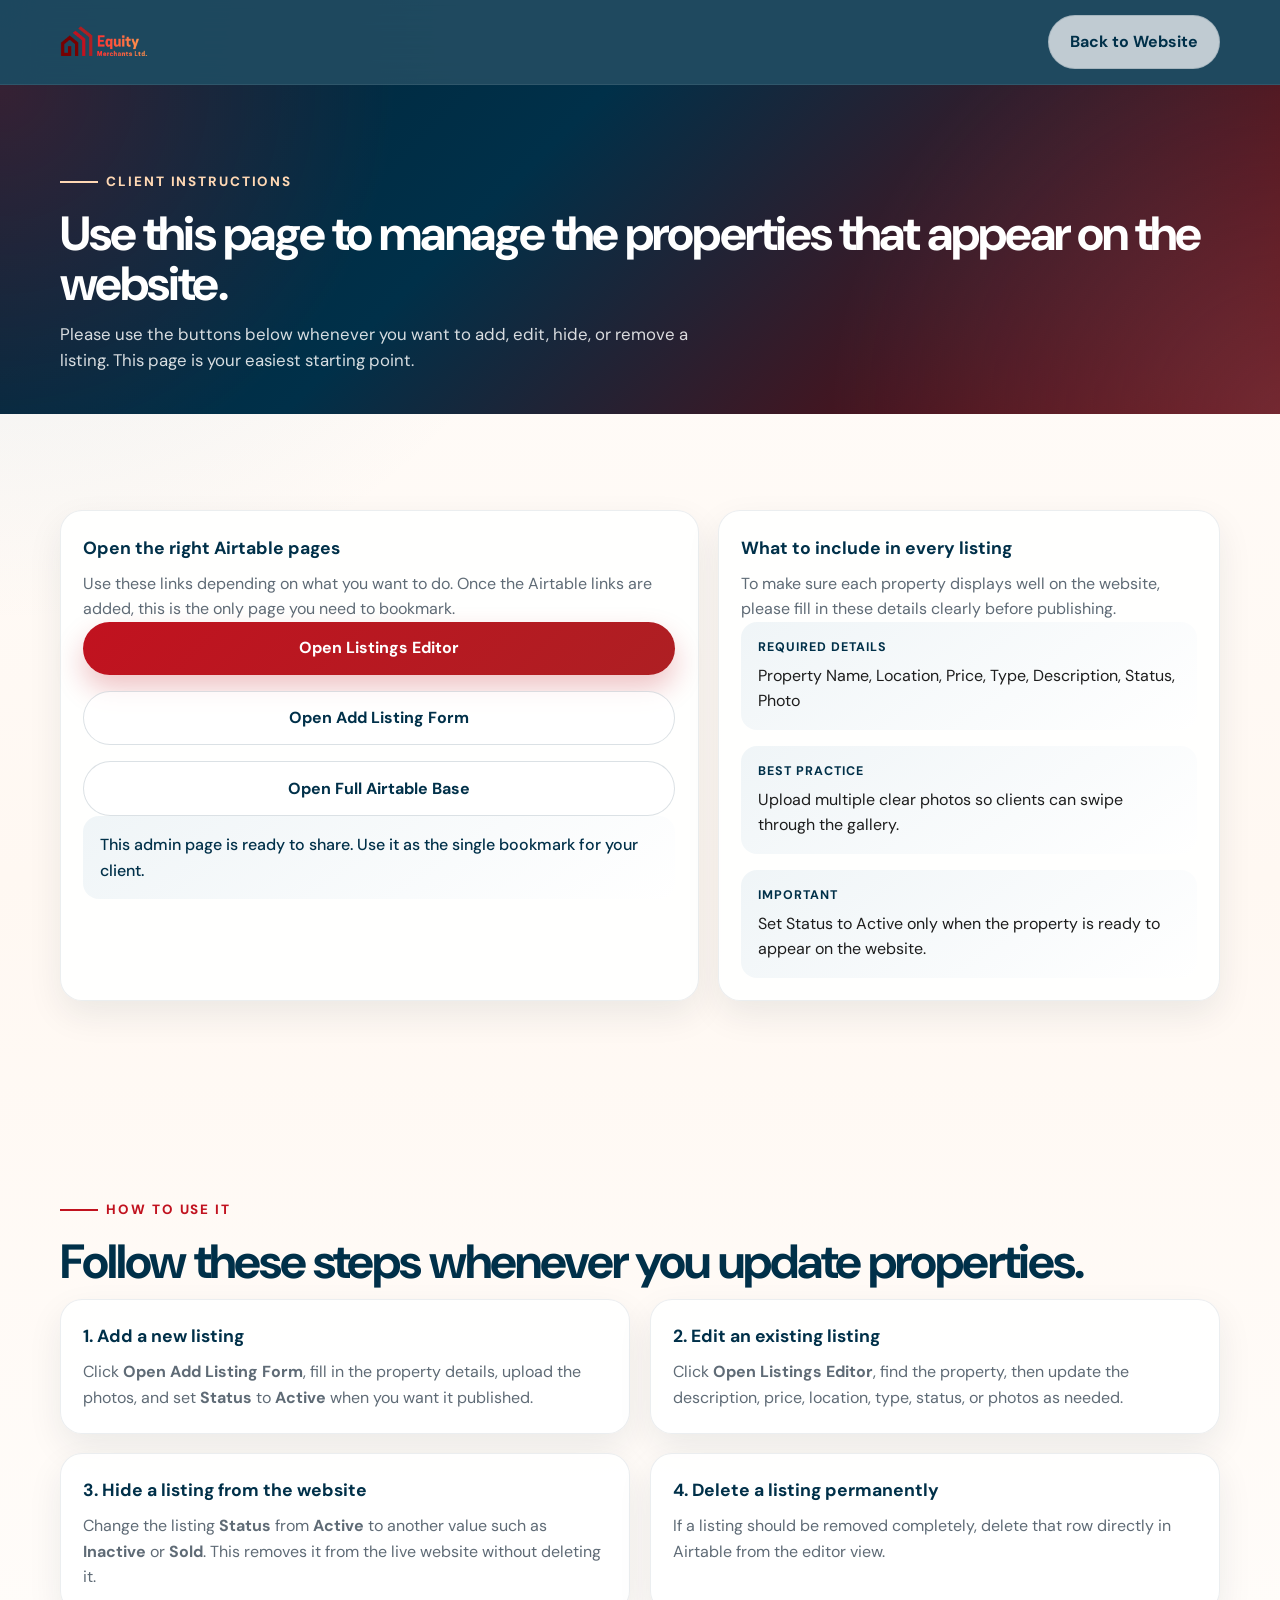
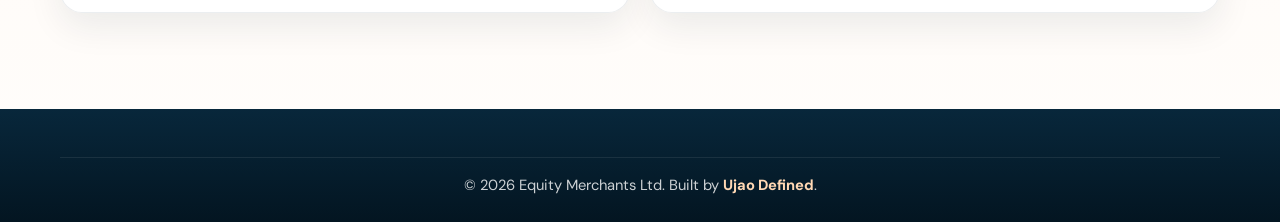
==== commit 9f39031b: "`Added loading="lazy" and decoding="async" to img tags`" ====
--- a/admin.html
+++ b/admin.html
@@ -18,7 +18,6 @@
     <div class="container nav-wrap">
       <a href="index.html" class="logo" aria-label="Equity Merchants Ltd home">
         <img class="logo-mark" src="Equity Merchants.png" alt="Equity Merchants Ltd logo">
-        <span class="logo-text">Equity Merchants Ltd</span>
       </a>
       <div class="nav-actions">
         <a class="btn btn-outline" href="index.html">Back to Website</a>
--- a/styles.css
+++ b/styles.css
@@ -145,23 +145,14 @@
 .logo {
   display: inline-flex;
   align-items: center;
-  gap: 0.85rem;
   min-width: 0;
 }
 
 .logo-mark {
-  width: 52px;
-  height: 52px;
+  width: 88px;
+  height: 58px;
   object-fit: contain;
   flex-shrink: 0;
-}
-
-.logo-text {
-  color: #f9d6b2;
-  font-size: 1rem;
-  font-weight: 800;
-  letter-spacing: 0.02em;
-  line-height: 1.2;
 }
 
 .nav-actions {
@@ -297,7 +288,8 @@
 }
 
 .hero,
-.admin-hero {
+.admin-hero,
+.listings-page-hero {
   position: relative;
   overflow: hidden;
   background:
@@ -368,6 +360,11 @@
 .listings-page-hero .section-heading,
 .admin-hero .section-heading {
   color: var(--white);
+}
+
+.listings-page-hero .eyebrow,
+.listings-page-hero .section-copy {
+  color: rgba(255, 255, 255, 0.86);
 }
 
 .hero-cta {
@@ -529,6 +526,8 @@
   display: flex;
   flex-direction: column;
   cursor: pointer;
+  content-visibility: auto;
+  contain-intrinsic-size: 320px;
   transition: transform var(--transition), box-shadow var(--transition), border-color var(--transition);
 }
 
@@ -1060,12 +1059,8 @@
   }
 
   .logo-mark {
-    width: 44px;
-    height: 44px;
-  }
-
-  .logo-text {
-    font-size: 0.94rem;
+    width: 74px;
+    height: 48px;
   }
 
   .nav-actions .btn-whatsapp {
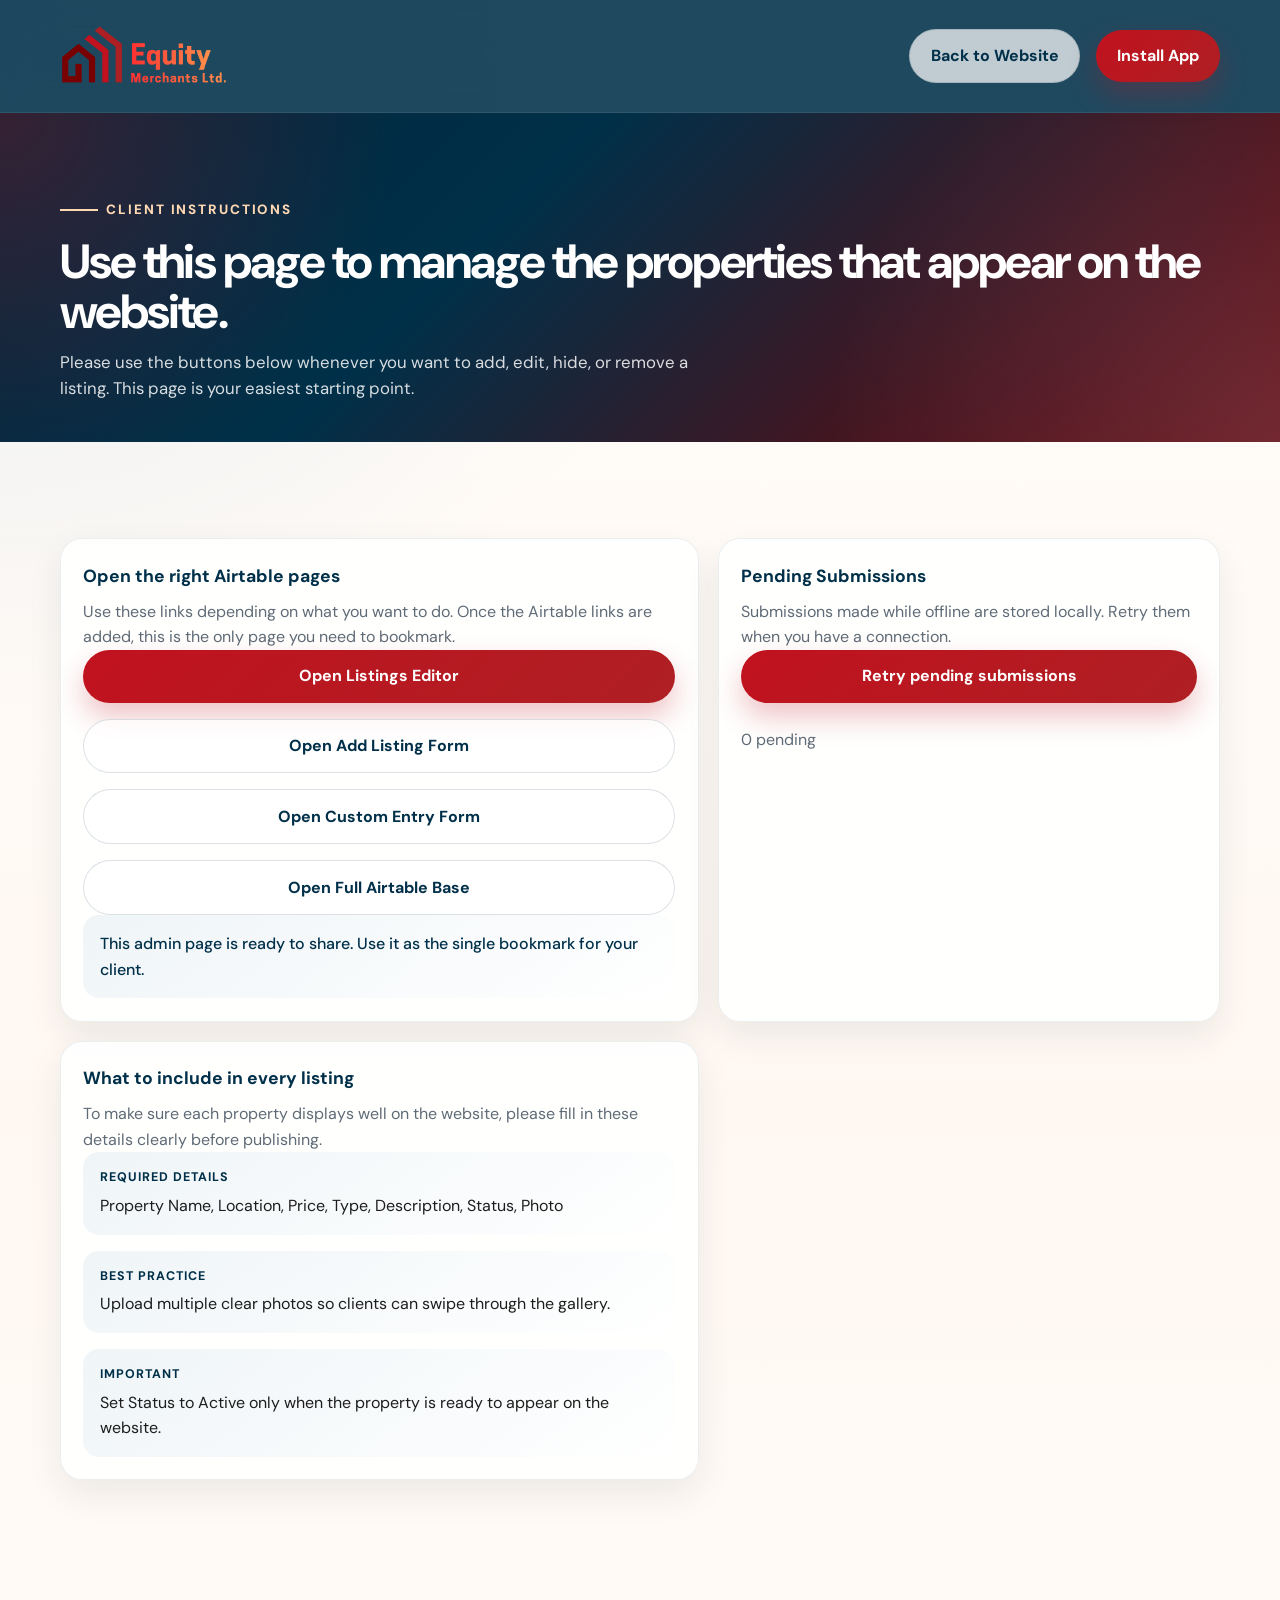
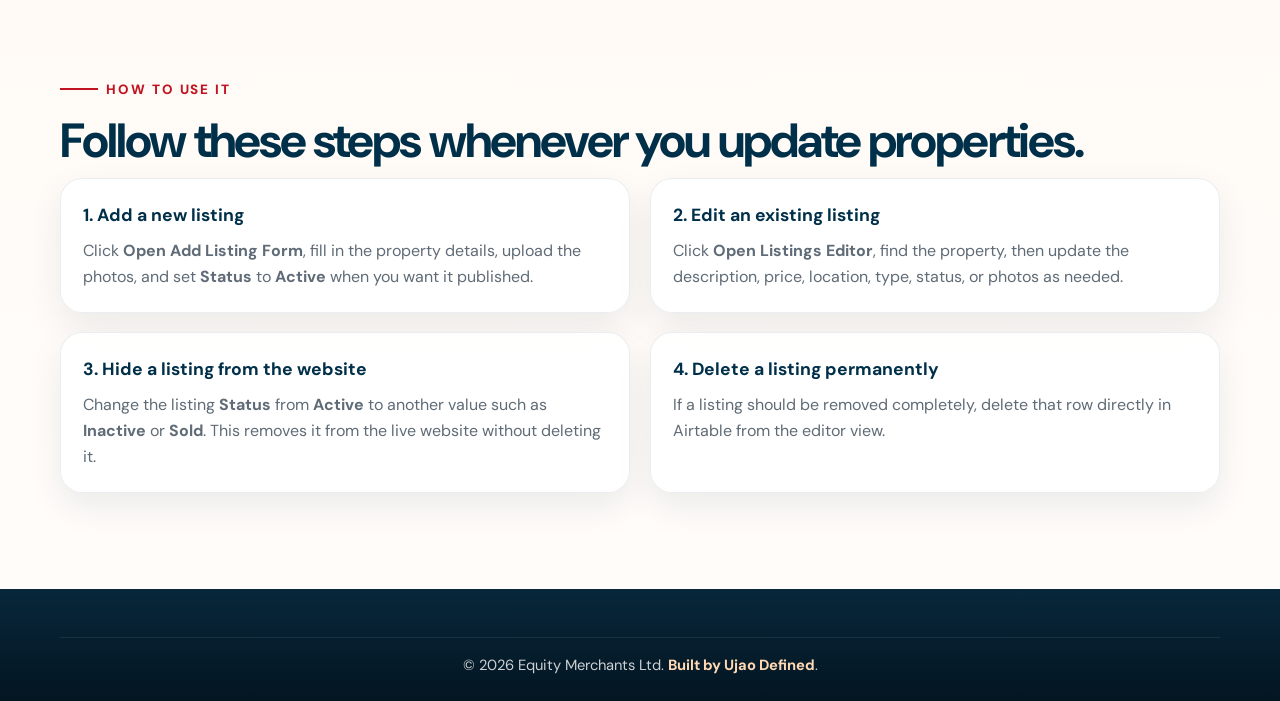
==== commit d672d157: "feat: refactor branding and metadata across HTML, JS, and manifest files for improved consistency an" ====
--- a/admin.html
+++ b/admin.html
@@ -3,8 +3,14 @@
 <head>
   <meta charset="UTF-8">
   <meta name="viewport" content="width=device-width, initial-scale=1.0">
-  <title>Equity Merchants Ltd | Listings Admin</title>
+  <title>Listings Admin</title>
   <meta name="robots" content="noindex, nofollow">
+  <meta name="theme-color" content="#003049">
+  <meta name="apple-mobile-web-app-capable" content="yes">
+  <meta name="apple-mobile-web-app-status-bar-style" content="default">
+  <link rel="manifest" href="manifest.json">
+  <link rel="icon" data-brand-icon href="">
+  <link rel="apple-touch-icon" data-brand-icon href="">
   <link rel="preconnect" href="https://fonts.googleapis.com">
   <link rel="preconnect" href="https://fonts.gstatic.com" crossorigin>
   <link
@@ -12,15 +18,17 @@
     rel="stylesheet"
   >
   <link rel="stylesheet" href="styles.css">
+  <link rel="stylesheet" href="brand.css">
 </head>
-<body>
+<body data-page-title="{adminAppName}">
   <header class="site-header">
     <div class="container nav-wrap">
-      <a href="index.html" class="logo" aria-label="Equity Merchants Ltd home">
-        <img class="logo-mark" src="Equity Merchants.png" alt="Equity Merchants Ltd logo">
+      <a href="index.html" class="logo" data-brand-home-link aria-label="Home">
+        <img class="logo-mark" data-brand-logo src="" alt="">
       </a>
       <div class="nav-actions">
         <a class="btn btn-outline" href="index.html">Back to Website</a>
+        <button class="btn btn-primary" id="pwa-install-btn" type="button" hidden>Install App</button>
       </div>
     </div>
   </header>
@@ -44,10 +52,20 @@
           <div class="admin-link-stack">
             <a class="btn btn-primary" id="airtable-editor-link" href="#" target="_blank" rel="noopener noreferrer">Open Listings Editor</a>
             <a class="btn btn-outline" id="airtable-add-link" href="#" target="_blank" rel="noopener noreferrer">Open Add Listing Form</a>
+            <a class="btn btn-outline" href="form.html">Open Custom Entry Form</a>
             <a class="btn btn-outline" id="airtable-base-link" href="#" target="_blank" rel="noopener noreferrer">Open Full Airtable Base</a>
           </div>
           <div class="admin-note" id="admin-note">
-            Your links will appear here once they are connected in <code>admin.js</code>.
+            Your links will appear here once they are connected in <code>config.js</code>.
+          </div>
+        </article>
+
+        <article class="card admin-card">
+          <h3>Pending Submissions</h3>
+          <p class="section-copy">Submissions made while offline are stored locally. Retry them when you have a connection.</p>
+          <div class="admin-link-stack">
+            <button class="btn btn-primary" id="retry-pending-btn" type="button">Retry pending submissions</button>
+            <div id="pending-count" style="margin-top:.5rem;color:var(--muted);">0 pending</div>
           </div>
         </article>
 
@@ -100,11 +118,13 @@
 
   <footer class="site-footer">
     <div class="container footer-bottom">
-      &copy; 2026 Equity Merchants Ltd. Built by
-      <a href="https://ujao-defined.com" target="_blank" rel="noopener noreferrer">Ujao Defined</a>.
+      &copy; 2026 <span data-brand-site-name></span>.
+      <a data-brand-credit-link href="#" target="_blank" rel="noopener noreferrer"></a>.
     </div>
   </footer>
 
+  <script src="config.js" defer></script>
+  <script src="pwa.js" defer></script>
   <script src="admin.js" defer></script>
 </body>
 </html>
--- a/styles.css
+++ b/styles.css
@@ -33,7 +33,11 @@
   font-family: "DM Sans", sans-serif;
   color: var(--charcoal);
   background:
-    radial-gradient(circle at top left, rgba(102, 155, 188, 0.16), transparent 28%),
+    radial-gradient(
+      circle at top left,
+      rgba(102, 155, 188, 0.16),
+      transparent 28%
+    ),
     linear-gradient(180deg, #fffdfb 0%, #fff8f2 48%, #fffdfb 100%);
   line-height: 1.6;
   -webkit-font-smoothing: antialiased;
@@ -138,7 +142,7 @@
   align-items: center;
   justify-content: space-between;
   gap: 1rem;
-  min-height: 84px;
+  min-height: 102px;
   min-width: 0;
 }
 
@@ -149,8 +153,8 @@
 }
 
 .logo-mark {
-  width: 88px;
-  height: 58px;
+  width: 168px;
+  height: 112px;
   object-fit: contain;
   flex-shrink: 0;
 }
@@ -165,7 +169,7 @@
 
 .nav-links {
   position: fixed;
-  inset: 84px 0 auto 0;
+  inset: 102px 0 auto 0;
   display: grid;
   gap: 0.25rem;
   padding: 1rem;
@@ -175,7 +179,10 @@
   transform-origin: top;
   opacity: 0;
   visibility: hidden;
-  transition: transform var(--transition), opacity var(--transition), visibility var(--transition);
+  transition:
+    transform var(--transition),
+    opacity var(--transition),
+    visibility var(--transition);
 }
 
 .nav-links.is-open {
@@ -188,7 +195,9 @@
   color: rgba(255, 255, 255, 0.9);
   padding: 0.8rem 0.9rem;
   border-radius: 12px;
-  transition: background var(--transition), color var(--transition);
+  transition:
+    background var(--transition),
+    color var(--transition);
 }
 
 .nav-links a:hover,
@@ -221,12 +230,21 @@
   height: 2px;
   border-radius: 999px;
   background: currentColor;
-  transition: transform var(--transition), opacity var(--transition), top var(--transition);
-}
-
-.hamburger-lines span:nth-child(1) { top: 0; }
-.hamburger-lines span:nth-child(2) { top: 6px; }
-.hamburger-lines span:nth-child(3) { top: 12px; }
+  transition:
+    transform var(--transition),
+    opacity var(--transition),
+    top var(--transition);
+}
+
+.hamburger-lines span:nth-child(1) {
+  top: 0;
+}
+.hamburger-lines span:nth-child(2) {
+  top: 6px;
+}
+.hamburger-lines span:nth-child(3) {
+  top: 12px;
+}
 
 .hamburger.is-active .hamburger-lines span:nth-child(1) {
   top: 6px;
@@ -254,7 +272,12 @@
   font-weight: 700;
   text-align: center;
   white-space: normal;
-  transition: transform var(--transition), background var(--transition), color var(--transition), border-color var(--transition), box-shadow var(--transition);
+  transition:
+    transform var(--transition),
+    background var(--transition),
+    color var(--transition),
+    border-color var(--transition),
+    box-shadow var(--transition);
 }
 
 .btn:hover,
@@ -293,8 +316,16 @@
   position: relative;
   overflow: hidden;
   background:
-    radial-gradient(circle at top left, rgba(193, 18, 31, 0.28), transparent 30%),
-    radial-gradient(circle at bottom right, rgba(102, 155, 188, 0.26), transparent 34%),
+    radial-gradient(
+      circle at top left,
+      rgba(193, 18, 31, 0.28),
+      transparent 30%
+    ),
+    radial-gradient(
+      circle at bottom right,
+      rgba(102, 155, 188, 0.26),
+      transparent 34%
+    ),
     linear-gradient(135deg, #00263b 0%, #003049 38%, #780000 100%);
   color: var(--white);
 }
@@ -386,7 +417,11 @@
   width: min(100%, 340px);
   padding: 1.6rem;
   border-radius: 26px;
-  background: linear-gradient(180deg, rgba(255, 255, 255, 0.16), rgba(255, 255, 255, 0.08));
+  background: linear-gradient(
+    180deg,
+    rgba(255, 255, 255, 0.16),
+    rgba(255, 255, 255, 0.08)
+  );
   border: 1px solid rgba(255, 255, 255, 0.14);
   box-shadow: var(--shadow);
   backdrop-filter: blur(18px);
@@ -415,8 +450,13 @@
 }
 
 @keyframes floatCard {
-  0%, 100% { transform: translateY(0); }
-  50% { transform: translateY(-12px); }
+  0%,
+  100% {
+    transform: translateY(0);
+  }
+  50% {
+    transform: translateY(-12px);
+  }
 }
 
 .services-grid,
@@ -473,7 +513,11 @@
   place-items: center;
   margin-bottom: 1rem;
   border-radius: 16px;
-  background: linear-gradient(145deg, rgba(102, 155, 188, 0.18), rgba(193, 18, 31, 0.1));
+  background: linear-gradient(
+    145deg,
+    rgba(102, 155, 188, 0.18),
+    rgba(193, 18, 31, 0.1)
+  );
   color: var(--navy);
 }
 
@@ -526,9 +570,10 @@
   display: flex;
   flex-direction: column;
   cursor: pointer;
-  content-visibility: auto;
-  contain-intrinsic-size: 320px;
-  transition: transform var(--transition), box-shadow var(--transition), border-color var(--transition);
+  transition:
+    transform var(--transition),
+    box-shadow var(--transition),
+    border-color var(--transition);
 }
 
 .listing-card:hover,
@@ -660,7 +705,11 @@
 .about-copy {
   padding: 1.7rem;
   background:
-    radial-gradient(circle at top right, rgba(102, 155, 188, 0.18), transparent 30%),
+    radial-gradient(
+      circle at top right,
+      rgba(102, 155, 188, 0.18),
+      transparent 30%
+    ),
     linear-gradient(155deg, var(--navy), #042033 58%, var(--oxblood) 100%);
   color: rgba(255, 255, 255, 0.88);
 }
@@ -710,7 +759,11 @@
 .admin-note {
   padding: 1rem 1.05rem;
   border-radius: 16px;
-  background: linear-gradient(145deg, rgba(102, 155, 188, 0.1), rgba(255, 255, 255, 0.9));
+  background: linear-gradient(
+    145deg,
+    rgba(102, 155, 188, 0.1),
+    rgba(255, 255, 255, 0.9)
+  );
 }
 
 .contact-item span {
@@ -750,7 +803,9 @@
   padding: 0.95rem 1rem;
   background: var(--white);
   color: var(--charcoal);
-  transition: border-color var(--transition), box-shadow var(--transition);
+  transition:
+    border-color var(--transition),
+    box-shadow var(--transition);
 }
 
 .field input:focus,
@@ -775,7 +830,11 @@
   text-align: center;
   padding: 1.5rem;
   border-radius: 20px;
-  background: linear-gradient(145deg, rgba(0, 48, 73, 0.98), rgba(120, 0, 0, 0.96));
+  background: linear-gradient(
+    145deg,
+    rgba(0, 48, 73, 0.98),
+    rgba(120, 0, 0, 0.96)
+  );
   color: #ffd8b4;
   font-weight: 700;
 }
@@ -877,7 +936,9 @@
 .reveal {
   opacity: 0;
   transform: translateY(24px);
-  transition: opacity 650ms ease, transform 650ms ease;
+  transition:
+    opacity 650ms ease,
+    transform 650ms ease;
 }
 
 .reveal.is-visible {
@@ -1059,8 +1120,8 @@
   }
 
   .logo-mark {
-    width: 74px;
-    height: 48px;
+    width: 122px;
+    height: 82px;
   }
 
   .nav-actions .btn-whatsapp {
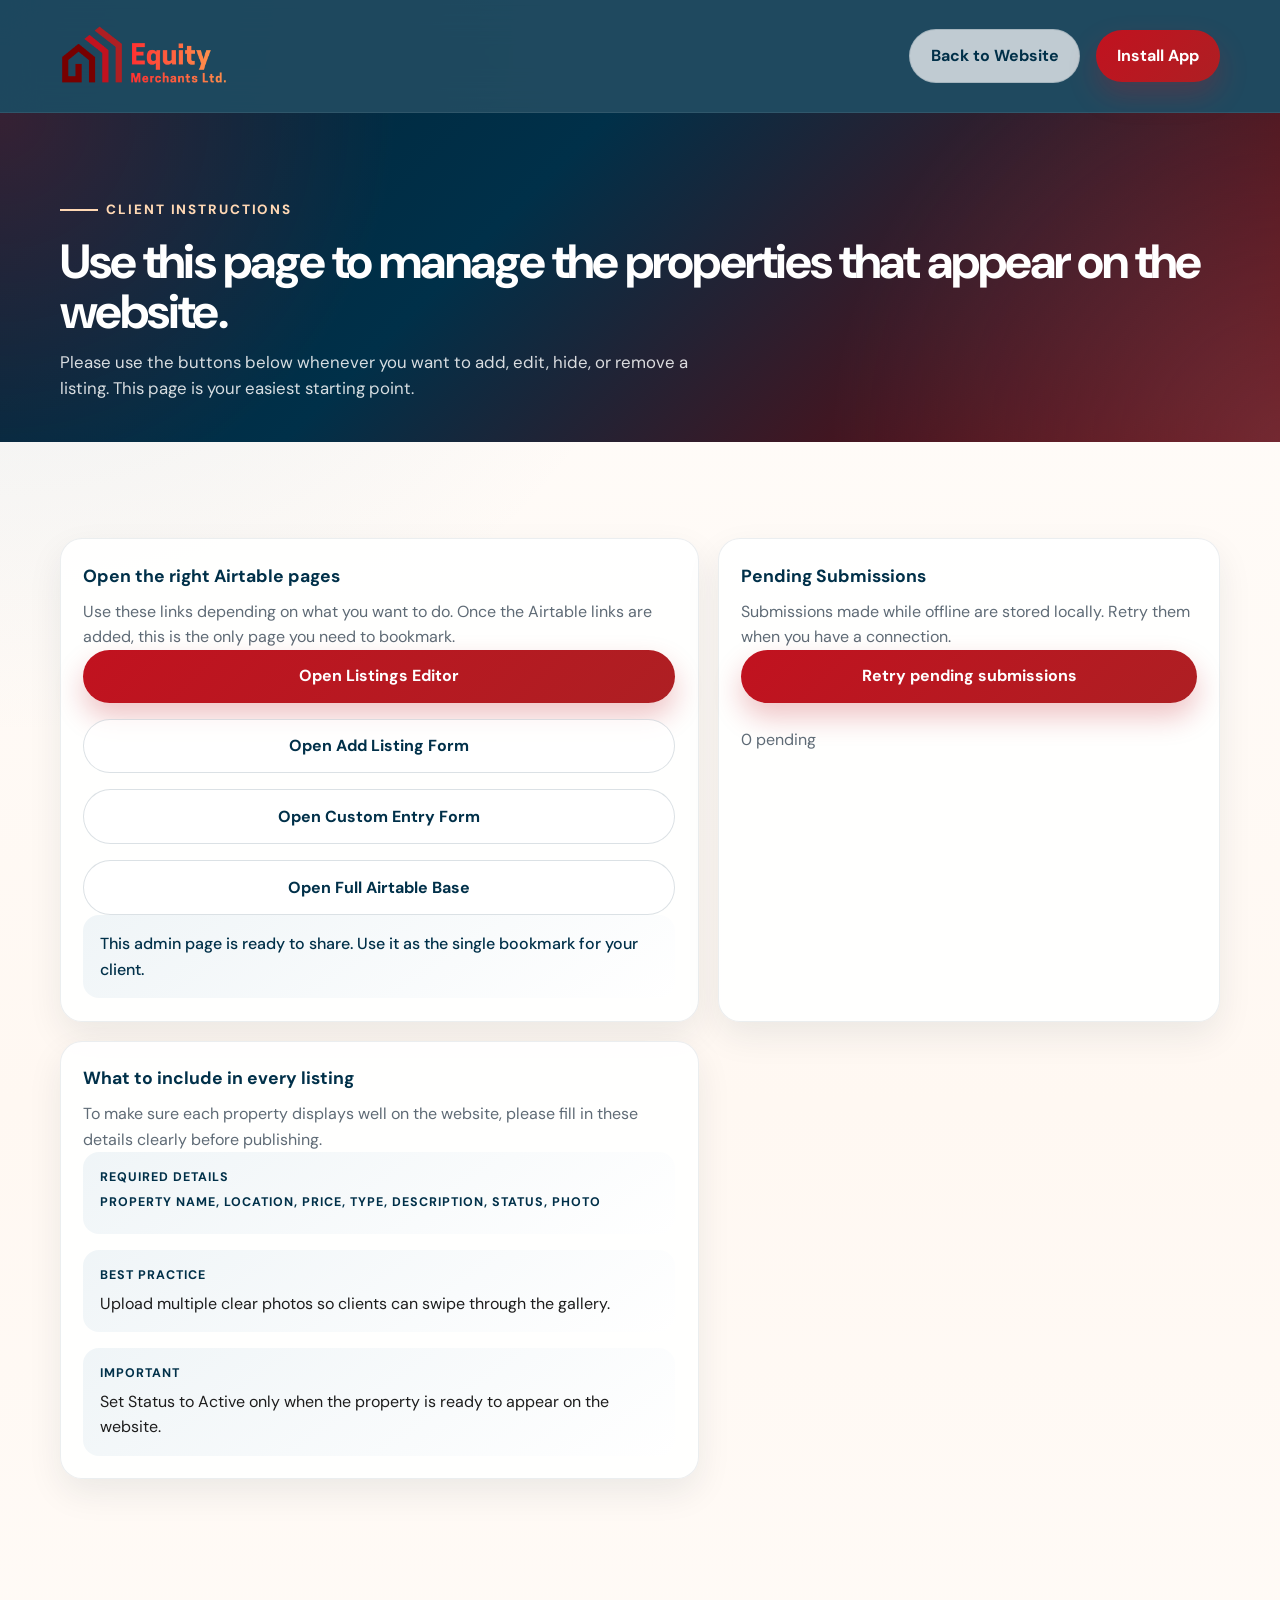
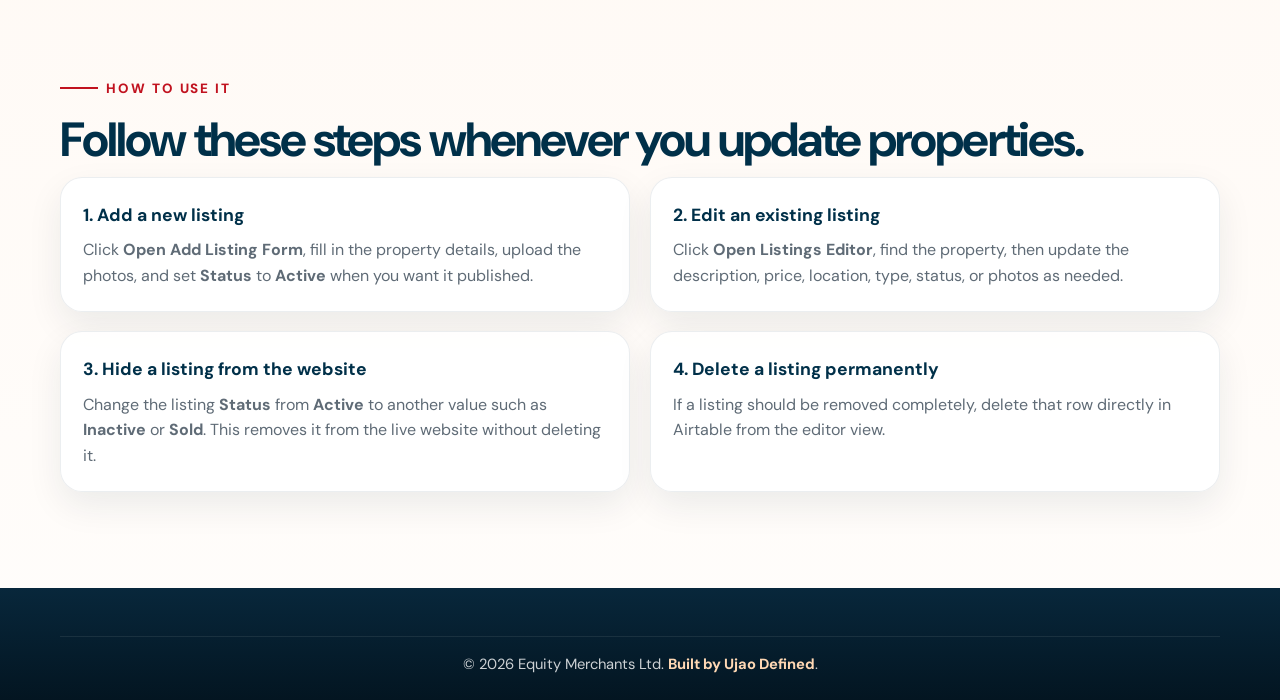
==== commit 46a09ae6: "Refactor code structure for improved readability and maintainability" ====
--- a/admin.html
+++ b/admin.html
@@ -75,7 +75,7 @@
           <div class="admin-link-stack">
             <div class="contact-item">
               <span>Required details</span>
-              Property Name, Location, Price, Type, Description, Status, Photo
+              <span data-brand-field-list></span>
             </div>
             <div class="contact-item">
               <span>Best practice</span>
@@ -123,6 +123,8 @@
     </div>
   </footer>
 
+  <script src="client-config.js" defer></script>
+
   <script src="config.js" defer></script>
   <script src="pwa.js" defer></script>
   <script src="admin.js" defer></script>
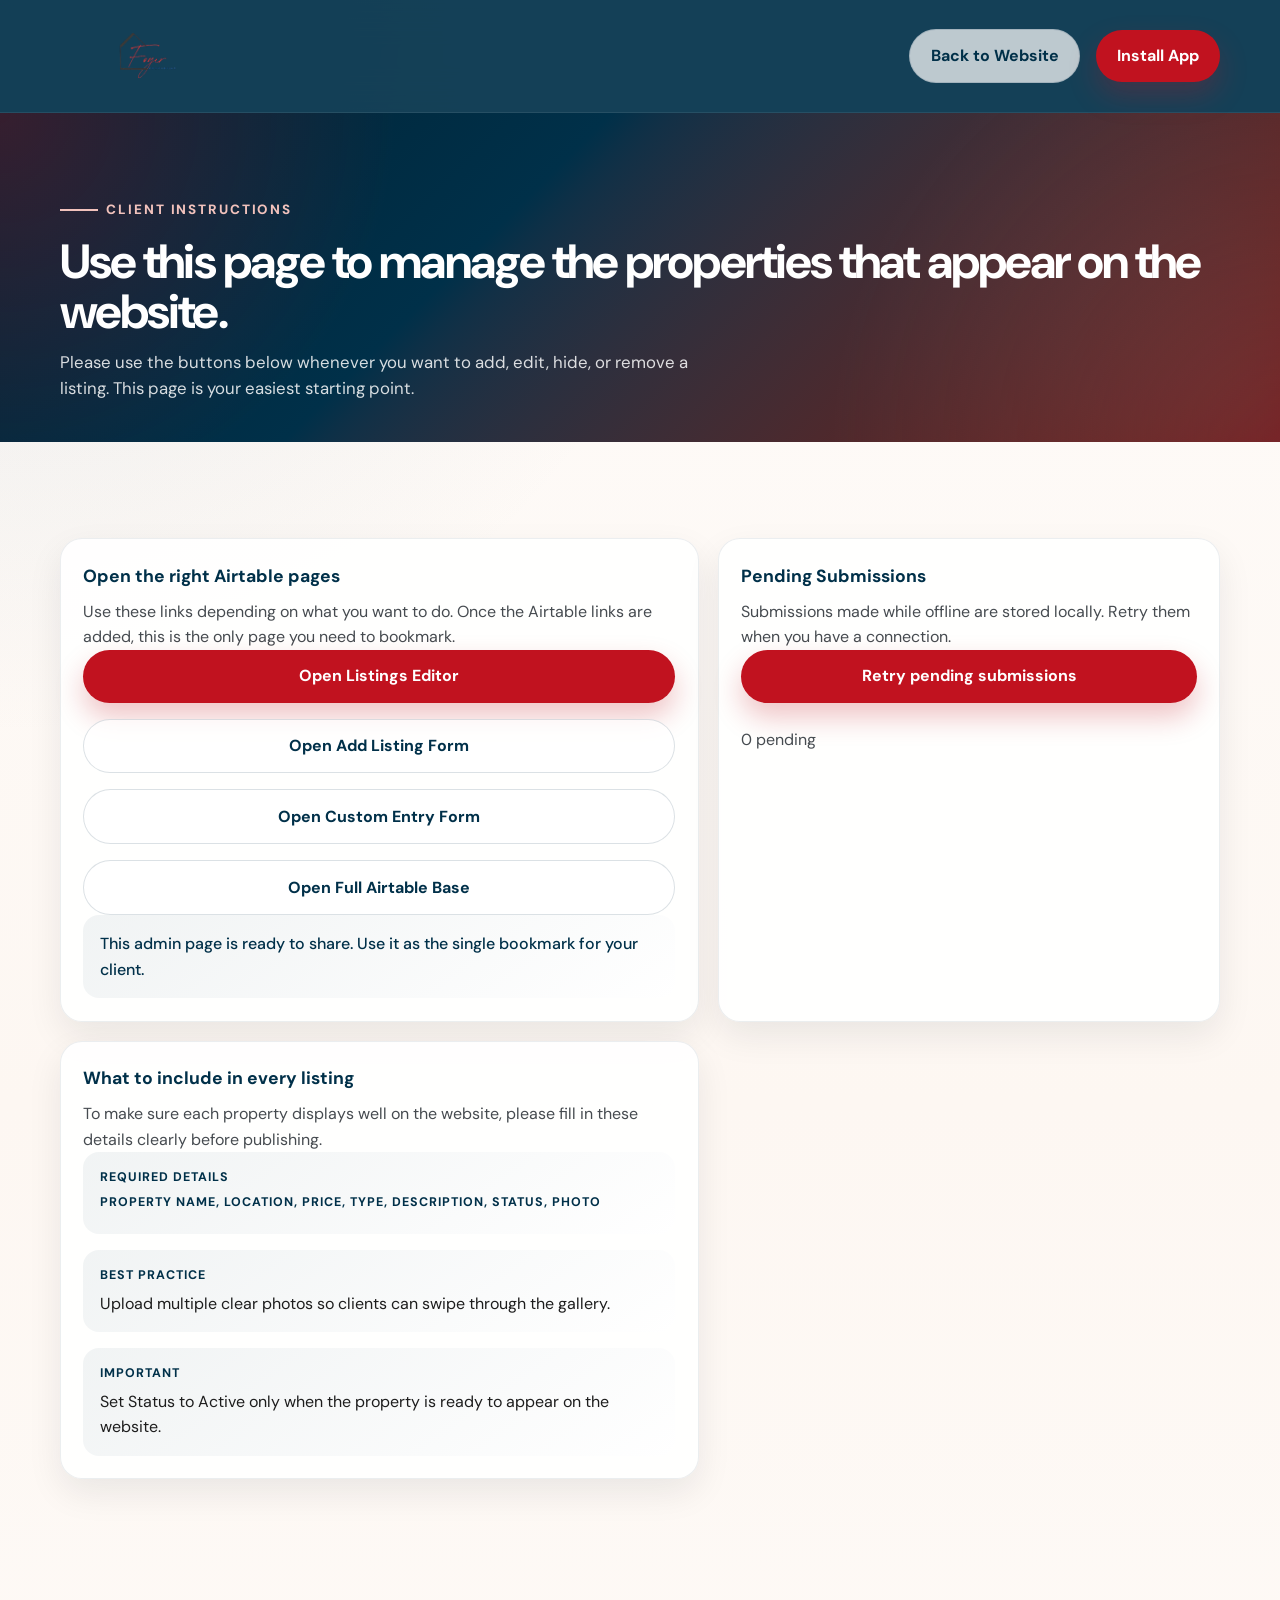
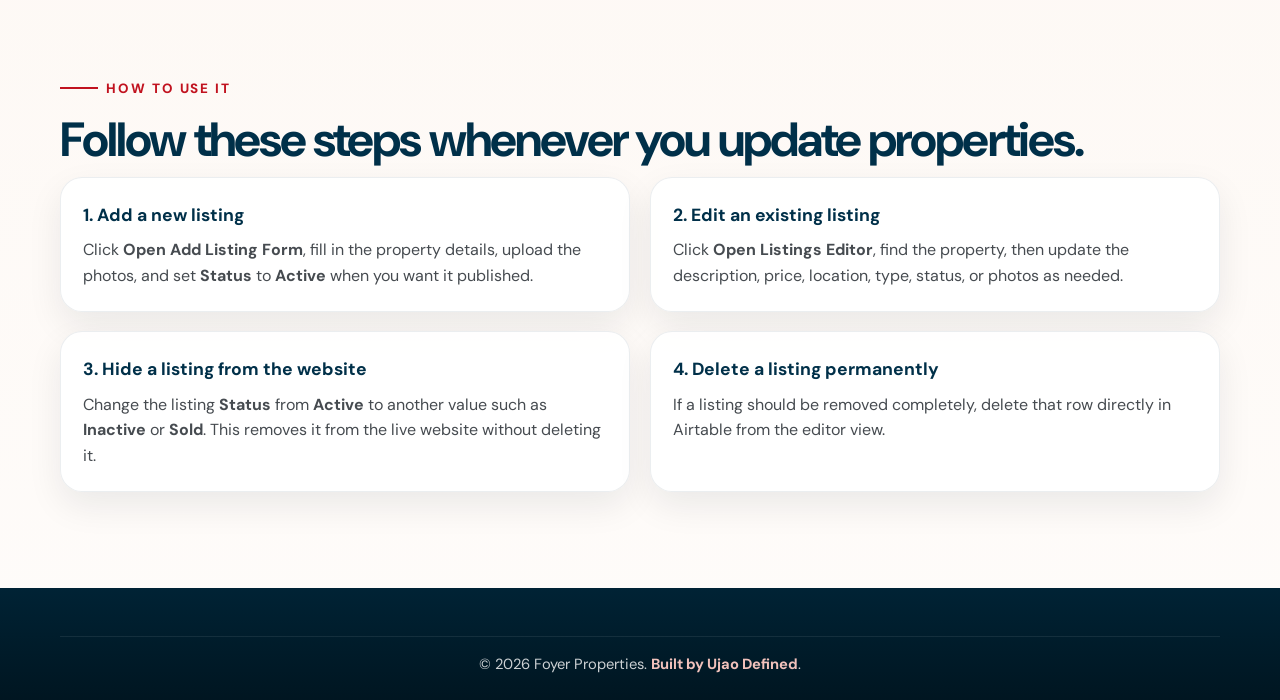
==== commit 2b499355: "feat: implement theme system with presets and dynamic styling support" ====
--- a/admin.html
+++ b/admin.html
@@ -19,6 +19,7 @@
   >
   <link rel="stylesheet" href="styles.css">
   <link rel="stylesheet" href="brand.css">
+  <link rel="stylesheet" href="theme.css">
 </head>
 <body data-page-title="{adminAppName}">
   <header class="site-header">
@@ -125,6 +126,7 @@
 
   <script src="client-config.js" defer></script>
 
+  <script src="themes.js" defer></script>
   <script src="config.js" defer></script>
   <script src="pwa.js" defer></script>
   <script src="admin.js" defer></script>
--- a/styles.css
+++ b/styles.css
@@ -1,20 +1,23 @@
 :root {
-  --oxblood: #780000;
-  --crimson: #c1121f;
-  --brick: #ae1f23;
-  --navy: #003049;
-  --sky: #669bbc;
-  --cream: #fdf7f2;
+  /* Core palette — mapped onto the theme variables defined in theme.css
+     (and overridden per tenant by config.js). The old literal values live on
+     as the theme.css fallback defaults, so the classic look is unchanged. */
+  --oxblood: var(--color-primary-dark);
+  --crimson: var(--color-primary);
+  --brick: color-mix(in srgb, var(--color-primary) 55%, var(--color-primary-dark));
+  --navy: var(--color-secondary);
+  --sky: var(--color-sky);
+  --cream: var(--color-bg);
   --white: #ffffff;
-  --charcoal: #1d1d1d;
-  --muted: #5f6b76;
-  --line: rgba(0, 48, 73, 0.12);
-  --surface: #fffaf5;
+  --charcoal: var(--color-text);
+  --muted: color-mix(in srgb, var(--color-text) 62%, #8896a2);
+  --line: color-mix(in srgb, var(--color-secondary) 12%, transparent);
+  --surface: var(--color-surface);
   --success: #25d366;
   --land: #2f8f63;
-  --shadow: 0 20px 50px rgba(0, 36, 54, 0.12);
-  --shadow-soft: 0 14px 35px rgba(0, 36, 54, 0.08);
-  --radius: 22px;
+  --shadow: 0 20px 50px color-mix(in srgb, var(--color-secondary-deep) 12%, transparent);
+  --shadow-soft: 0 14px 35px color-mix(in srgb, var(--color-secondary-deep) 8%, transparent);
+  --radius: var(--radius-card);
   --container: 1160px;
   --transition: 220ms ease;
 }
@@ -30,15 +33,15 @@
 
 body {
   margin: 0;
-  font-family: "DM Sans", sans-serif;
+  font-family: var(--font-body);
   color: var(--charcoal);
   background:
     radial-gradient(
       circle at top left,
-      rgba(102, 155, 188, 0.16),
+      color-mix(in srgb, var(--color-sky) 16%, transparent),
       transparent 28%
     ),
-    linear-gradient(180deg, #fffdfb 0%, #fff8f2 48%, #fffdfb 100%);
+    linear-gradient(180deg, color-mix(in srgb, var(--color-bg) 40%, #ffffff) 0%, var(--color-bg) 48%, color-mix(in srgb, var(--color-bg) 40%, #ffffff) 100%);
   line-height: 1.6;
   -webkit-font-smoothing: antialiased;
   text-rendering: optimizeLegibility;
@@ -110,7 +113,7 @@
 }
 
 .admin-kicker {
-  color: #ffd8b4;
+  color: var(--color-accent-soft);
 }
 
 .eyebrow::before,
@@ -132,7 +135,7 @@
   position: sticky;
   top: 0;
   z-index: 1000;
-  background: rgba(0, 48, 73, 0.88);
+  background: color-mix(in srgb, var(--color-secondary) 88%, transparent);
   backdrop-filter: blur(18px);
   border-bottom: 1px solid rgba(255, 255, 255, 0.08);
 }
@@ -173,7 +176,7 @@
   display: grid;
   gap: 0.25rem;
   padding: 1rem;
-  background: linear-gradient(180deg, #003049 0%, #0d405e 100%);
+  background: linear-gradient(180deg, var(--color-secondary) 0%, color-mix(in srgb, var(--color-secondary) 82%, #ffffff) 100%);
   border-bottom: 1px solid rgba(255, 255, 255, 0.08);
   transform: scaleY(0);
   transform-origin: top;
@@ -268,7 +271,7 @@
   min-height: 3rem;
   max-width: 100%;
   padding: 0.85rem 1.3rem;
-  border-radius: 999px;
+  border-radius: var(--radius-button);
   font-weight: 700;
   text-align: center;
   white-space: normal;
@@ -289,7 +292,7 @@
 .btn-primary {
   background: linear-gradient(135deg, var(--crimson), var(--brick));
   color: var(--white);
-  box-shadow: 0 14px 28px rgba(193, 18, 31, 0.25);
+  box-shadow: 0 14px 28px color-mix(in srgb, var(--color-primary) 25%, transparent);
 }
 
 .btn-secondary {
@@ -305,7 +308,7 @@
 }
 
 .btn-outline {
-  border: 1px solid rgba(0, 48, 73, 0.14);
+  border: 1px solid color-mix(in srgb, var(--color-secondary) 14%, transparent);
   color: var(--navy);
   background: rgba(255, 255, 255, 0.72);
 }
@@ -318,15 +321,15 @@
   background:
     radial-gradient(
       circle at top left,
-      rgba(193, 18, 31, 0.28),
+      color-mix(in srgb, var(--color-primary) 28%, transparent),
       transparent 30%
     ),
     radial-gradient(
       circle at bottom right,
-      rgba(102, 155, 188, 0.26),
+      color-mix(in srgb, var(--color-sky) 26%, transparent),
       transparent 34%
     ),
-    linear-gradient(135deg, #00263b 0%, #003049 38%, #780000 100%);
+    linear-gradient(135deg, var(--color-secondary-dark) 0%, var(--color-secondary) 38%, var(--color-primary-dark) 100%);
   color: var(--white);
 }
 
@@ -361,7 +364,7 @@
   height: 15rem;
   bottom: -6rem;
   left: -4rem;
-  background: rgba(193, 18, 31, 0.12);
+  background: color-mix(in srgb, var(--color-primary) 12%, transparent);
 }
 
 .hero-grid {
@@ -416,7 +419,7 @@
 .floating-card {
   width: min(100%, 340px);
   padding: 1.6rem;
-  border-radius: 26px;
+  border-radius: var(--radius-card);
   background: linear-gradient(
     180deg,
     rgba(255, 255, 255, 0.16),
@@ -439,7 +442,7 @@
 .floating-stat {
   margin: 0;
   font-size: clamp(2.3rem, 6vw, 3rem);
-  color: #ffd8b4;
+  color: var(--color-accent-soft);
   font-weight: 800;
   line-height: 1;
 }
@@ -486,7 +489,7 @@
 
 .card {
   background: rgba(255, 255, 255, 0.9);
-  border: 1px solid rgba(0, 48, 73, 0.08);
+  border: 1px solid color-mix(in srgb, var(--color-secondary) 8%, transparent);
   border-radius: var(--radius);
   box-shadow: var(--shadow-soft);
 }
@@ -512,11 +515,11 @@
   display: inline-grid;
   place-items: center;
   margin-bottom: 1rem;
-  border-radius: 16px;
+  border-radius: min(var(--radius-card), 16px);
   background: linear-gradient(
     145deg,
-    rgba(102, 155, 188, 0.18),
-    rgba(193, 18, 31, 0.1)
+    color-mix(in srgb, var(--color-sky) 18%, transparent),
+    color-mix(in srgb, var(--color-primary) 10%, transparent)
   );
   color: var(--navy);
 }
@@ -569,6 +572,7 @@
   overflow: hidden;
   display: flex;
   flex-direction: column;
+  height: 100%;
   cursor: pointer;
   transition:
     transform var(--transition),
@@ -579,7 +583,7 @@
 .listing-card:hover,
 .listing-card:focus-within {
   transform: translateY(-4px);
-  border-color: rgba(193, 18, 31, 0.18);
+  border-color: color-mix(in srgb, var(--color-primary) 18%, transparent);
   box-shadow: var(--shadow);
 }
 
@@ -587,7 +591,7 @@
 .listing-placeholder {
   position: relative;
   aspect-ratio: 16 / 10;
-  background: #d8dfec;
+  background: color-mix(in srgb, var(--color-secondary) 12%, #f2f4f8);
 }
 
 .listing-image img {
@@ -602,7 +606,7 @@
   bottom: 0.8rem;
   padding: 0.45rem 0.75rem;
   border-radius: 999px;
-  background: rgba(0, 48, 73, 0.82);
+  background: color-mix(in srgb, var(--color-secondary) 82%, transparent);
   color: var(--white);
   font-size: 0.76rem;
   font-weight: 700;
@@ -614,7 +618,7 @@
   padding: 1rem;
   text-align: center;
   background: linear-gradient(135deg, var(--navy), var(--oxblood));
-  color: #ffd8b4;
+  color: var(--color-accent-soft);
   font-weight: 700;
   font-size: 1rem;
 }
@@ -625,6 +629,7 @@
   flex-direction: column;
   gap: 0.75rem;
   padding: 1rem;
+  height: 100%;
 }
 
 .listing-top {
@@ -656,12 +661,12 @@
 }
 
 .badge-house {
-  background: rgba(0, 48, 73, 0.1);
+  background: color-mix(in srgb, var(--color-secondary) 10%, transparent);
   color: var(--navy);
 }
 
 .badge-commercial {
-  background: rgba(193, 18, 31, 0.12);
+  background: color-mix(in srgb, var(--color-primary) 12%, transparent);
   color: var(--brick);
 }
 
@@ -690,7 +695,7 @@
   text-align: center;
   min-height: 180px;
   padding: 2rem 1rem;
-  border: 1px dashed rgba(0, 48, 73, 0.18);
+  border: 1px dashed color-mix(in srgb, var(--color-secondary) 18%, transparent);
   border-radius: var(--radius);
   background: rgba(255, 255, 255, 0.75);
 }
@@ -707,10 +712,10 @@
   background:
     radial-gradient(
       circle at top right,
-      rgba(102, 155, 188, 0.18),
+      color-mix(in srgb, var(--color-sky) 18%, transparent),
       transparent 30%
     ),
-    linear-gradient(155deg, var(--navy), #042033 58%, var(--oxblood) 100%);
+    linear-gradient(155deg, var(--navy), var(--color-secondary-dark) 58%, var(--oxblood) 100%);
   color: rgba(255, 255, 255, 0.88);
 }
 
@@ -724,15 +729,15 @@
   width: 4rem;
   height: 4px;
   border-radius: 999px;
-  background: linear-gradient(90deg, #ffd8b4, rgba(255, 216, 180, 0.2));
+  background: linear-gradient(90deg, var(--color-accent-soft), color-mix(in srgb, var(--color-accent-soft) 20%, transparent));
   margin-bottom: 1.25rem;
 }
 
 .stat-card {
   padding: 1.35rem;
   background: rgba(255, 255, 255, 0.94);
-  border: 1px solid rgba(0, 48, 73, 0.08);
-  border-radius: 20px;
+  border: 1px solid color-mix(in srgb, var(--color-secondary) 8%, transparent);
+  border-radius: var(--radius-card);
   box-shadow: var(--shadow-soft);
 }
 
@@ -758,10 +763,10 @@
 .contact-item,
 .admin-note {
   padding: 1rem 1.05rem;
-  border-radius: 16px;
+  border-radius: min(var(--radius-card), 16px);
   background: linear-gradient(
     145deg,
-    rgba(102, 155, 188, 0.1),
+    color-mix(in srgb, var(--color-sky) 10%, transparent),
     rgba(255, 255, 255, 0.9)
   );
 }
@@ -798,8 +803,8 @@
 .field select,
 .toolbar-select {
   width: 100%;
-  border: 1px solid rgba(0, 48, 73, 0.12);
-  border-radius: 16px;
+  border: 1px solid color-mix(in srgb, var(--color-secondary) 12%, transparent);
+  border-radius: var(--radius-field);
   padding: 0.95rem 1rem;
   background: var(--white);
   color: var(--charcoal);
@@ -813,7 +818,7 @@
 .field select:focus,
 .toolbar-select:focus {
   border-color: var(--sky);
-  box-shadow: 0 0 0 4px rgba(102, 155, 188, 0.12);
+  box-shadow: 0 0 0 4px color-mix(in srgb, var(--color-sky) 12%, transparent);
   outline: none;
 }
 
@@ -822,6 +827,41 @@
   resize: vertical;
 }
 
+.detail-gallery {
+  display: grid;
+  gap: 0.9rem;
+  grid-template-columns: repeat(2, minmax(0, 1fr));
+  margin-bottom: 1.25rem;
+}
+
+.detail-gallery-card {
+  overflow: hidden;
+  border-radius: var(--radius-image);
+  background: var(--surface);
+  min-height: 180px;
+}
+
+.detail-gallery-card.is-featured {
+  grid-column: 1 / -1;
+  min-height: 320px;
+}
+
+.detail-gallery-card img {
+  width: 100%;
+  height: 100%;
+  object-fit: cover;
+}
+
+.detail-gallery-card .listing-placeholder {
+  min-height: 180px;
+  display: grid;
+  place-items: center;
+  padding: 1rem;
+  text-align: center;
+  color: var(--navy);
+  font-weight: 700;
+}
+
 .map-placeholder {
   margin-top: 1.2rem;
   min-height: 180px;
@@ -829,13 +869,13 @@
   place-items: center;
   text-align: center;
   padding: 1.5rem;
-  border-radius: 20px;
+  border-radius: var(--radius-card);
   background: linear-gradient(
     145deg,
-    rgba(0, 48, 73, 0.98),
-    rgba(120, 0, 0, 0.96)
+    color-mix(in srgb, var(--color-secondary) 98%, transparent),
+    color-mix(in srgb, var(--color-primary-dark) 96%, transparent)
   );
-  color: #ffd8b4;
+  color: var(--color-accent-soft);
   font-weight: 700;
 }
 
@@ -884,8 +924,8 @@
   min-width: 2.8rem;
   min-height: 2.8rem;
   padding: 0.65rem 0.85rem;
-  border-radius: 999px;
-  border: 1px solid rgba(0, 48, 73, 0.12);
+  border-radius: var(--radius-button);
+  border: 1px solid color-mix(in srgb, var(--color-secondary) 12%, transparent);
   background: rgba(255, 255, 255, 0.8);
   color: var(--navy);
   font-weight: 700;
@@ -898,13 +938,13 @@
 }
 
 .site-footer {
-  background: linear-gradient(180deg, #08273b 0%, #031521 100%);
+  background: linear-gradient(180deg, var(--color-secondary-dark) 0%, var(--color-secondary-deep) 100%);
   color: rgba(255, 255, 255, 0.8);
   padding-top: 3rem;
 }
 
 .footer-brand {
-  color: #ffd8b4;
+  color: var(--color-accent-soft);
   font-size: 1.15rem;
   font-weight: 800;
 }
@@ -929,7 +969,7 @@
 }
 
 .footer-bottom a {
-  color: #ffd8b4;
+  color: var(--color-accent-soft);
   font-weight: 700;
 }
 
@@ -953,7 +993,7 @@
   display: grid;
   place-items: center;
   padding: 1rem;
-  background: rgba(3, 21, 33, 0.78);
+  background: color-mix(in srgb, var(--color-secondary-deep) 78%, transparent);
   backdrop-filter: blur(14px);
 }
 
@@ -962,8 +1002,8 @@
   max-height: min(92vh, 900px);
   display: grid;
   grid-template-columns: minmax(0, 1.1fr);
-  background: #fffdfa;
-  border-radius: 28px;
+  background: var(--color-surface);
+  border-radius: var(--radius-card);
   overflow: hidden;
   box-shadow: 0 28px 80px rgba(0, 0, 0, 0.3);
 }
@@ -971,7 +1011,7 @@
 .modal-gallery {
   position: relative;
   display: grid;
-  background: linear-gradient(180deg, #052a41, #0a3754);
+  background: linear-gradient(180deg, var(--color-secondary-dark), color-mix(in srgb, var(--color-secondary) 88%, #ffffff));
 }
 
 .modal-gallery-main {
@@ -993,7 +1033,7 @@
   display: grid;
   place-items: center;
   padding: 1rem;
-  color: #ffd8b4;
+  color: var(--color-accent-soft);
   text-align: center;
   font-weight: 700;
 }
@@ -1036,14 +1076,14 @@
 .modal-thumb {
   flex: 0 0 78px;
   height: 62px;
-  border-radius: 14px;
+  border-radius: var(--radius-image);
   overflow: hidden;
   border: 2px solid transparent;
   background: rgba(255, 255, 255, 0.16);
 }
 
 .modal-thumb.is-active {
-  border-color: #ffd8b4;
+  border-color: var(--color-accent-soft);
 }
 
 .modal-thumb img {
@@ -1068,7 +1108,7 @@
   display: inline-grid;
   place-items: center;
   border-radius: 50%;
-  background: rgba(0, 48, 73, 0.08);
+  background: color-mix(in srgb, var(--color-secondary) 8%, transparent);
   color: var(--navy);
 }
 
--- a/brand.css
+++ b/brand.css
@@ -0,0 +1,43 @@
+/* Brand accent layer. Historically this file pinned per-tenant colors; those
+   are now driven by the theme system (themes.js -> config.js -> CSS vars in
+   theme.css). The --brand-* aliases remain for any legacy references and
+   simply follow the active theme. */
+:root {
+  --brand-primary: var(--color-secondary);
+  --brand-secondary: var(--color-primary);
+  --brand-accent: var(--color-sky);
+  --brand-surface: var(--color-surface);
+  --brand-heading: var(--color-secondary);
+  --brand-text: var(--color-text);
+}
+
+.site-header {
+  background: color-mix(in srgb, var(--color-secondary) 92%, transparent);
+}
+
+.btn-primary {
+  background: var(--color-primary);
+}
+
+.btn-secondary,
+.btn-whatsapp,
+.btn-outline:hover,
+.nav-links a:hover {
+  color: var(--white);
+}
+
+.hero {
+  background: linear-gradient(
+    180deg,
+    color-mix(in srgb, var(--color-secondary) 8%, transparent) 0%,
+    rgba(255, 255, 255, 0.95) 100%
+  );
+}
+
+.footer-brand {
+  color: var(--brand-primary);
+}
+
+.brand-logo {
+  max-width: 200px;
+}
--- a/theme.css
+++ b/theme.css
@@ -0,0 +1,128 @@
+/* ---------------------------------------------------------------------------
+   THEME LAYER (shared — never varies per client).
+   Loaded AFTER styles.css + brand.css on every page.
+
+   config.js resolves the tenant's preset from themes.js and writes the
+   --color-* / --font-* / --radius-* custom properties inline on :root.
+   The fallback values below reproduce the classic Equity Merchants look, so
+   a tenant with no `theme` set renders exactly as before.
+
+   Button style is driven by body[data-style="solid" | "outline" | "pill"],
+   also set by config.js from the preset.
+--------------------------------------------------------------------------- */
+:root {
+  --color-primary: #c1121f;
+  --color-primary-dark: #780000;
+  --color-secondary: #003049;
+  --color-text: #1d1d1d;
+  --color-bg: #fdf7f2;
+  --color-surface: #fffaf5;
+  --font-heading: "DM Sans", sans-serif;
+  --font-body: "DM Sans", sans-serif;
+  --radius-button: 999px;
+  --radius-card: 22px;
+  --radius-image: 14px;
+
+  /* Derived tokens — everything below follows the six colors above, so a
+     tenant override of --color-primary re-tints all of it automatically. */
+  --color-accent-soft: color-mix(in srgb, var(--color-primary) 22%, #fff4e8);
+  --color-sky: color-mix(in srgb, var(--color-secondary) 55%, #ffffff);
+  --color-secondary-dark: color-mix(in srgb, var(--color-secondary), #000000 28%);
+  --color-secondary-deep: color-mix(in srgb, var(--color-secondary), #000000 55%);
+  --radius-field: min(var(--radius-button), 16px);
+  /* Subtle wash applied over hero/listing images (see .image-tint below).
+     Transparent by default so the classic look is untouched; config.js sets
+     the real primary-color tint when a theme preset is active. */
+  --image-tint: transparent;
+}
+
+/* Typography — headings use the preset heading font, everything else
+   inherits the body font set on <body> in styles.css. */
+h1,
+h2,
+h3,
+h4,
+h5,
+h6,
+.section-heading,
+.floating-stat,
+.footer-brand {
+  font-family: var(--font-heading);
+}
+
+/* ---------------------------------------------------------------------------
+   Button modes. styles.css provides the shared .btn box model; these rules
+   only swap the skin. With no data-style attribute (no theme configured),
+   the classic styles.css look applies untouched.
+--------------------------------------------------------------------------- */
+
+/* solid — flat fill, darkens on hover */
+body[data-style="solid"] .btn-primary {
+  background: var(--color-primary);
+  box-shadow: 0 12px 26px color-mix(in srgb, var(--color-primary) 24%, transparent);
+}
+
+body[data-style="solid"] .btn-primary:hover,
+body[data-style="solid"] .btn-primary:focus-visible {
+  background: var(--color-primary-dark);
+}
+
+/* outline — transparent fill, 2px accent border, fills on hover */
+body[data-style="outline"] .btn-primary {
+  background: color-mix(in srgb, var(--color-surface) 65%, transparent);
+  border: 2px solid var(--color-primary);
+  color: var(--color-primary);
+  box-shadow: none;
+}
+
+body[data-style="outline"] .btn-primary:hover,
+body[data-style="outline"] .btn-primary:focus-visible {
+  background: var(--color-primary);
+  color: #ffffff;
+}
+
+body[data-style="outline"] .btn-secondary {
+  border-width: 2px;
+}
+
+/* pill — fully rounded, gradient fill */
+body[data-style="pill"] .btn,
+body[data-style="pill"] .pagination-page {
+  border-radius: 999px;
+}
+
+body[data-style="pill"] .btn-primary {
+  background: linear-gradient(135deg, var(--color-primary), var(--color-primary-dark));
+  box-shadow: 0 12px 26px color-mix(in srgb, var(--color-primary) 26%, transparent);
+}
+
+/* ---------------------------------------------------------------------------
+   Image tint. A subtle primary-color wash over photography so images sit
+   inside the tenant palette. Applied automatically to the image containers
+   the site already renders (no markup/JS changes needed); .image-tint is
+   the same treatment as a reusable utility for future markup.
+--------------------------------------------------------------------------- */
+.image-tint,
+.listing-image,
+.detail-gallery-card,
+.modal-gallery-main {
+  position: relative;
+}
+
+.image-tint::before,
+.listing-image::before,
+.detail-gallery-card::before,
+.modal-gallery-main::before {
+  content: "";
+  position: absolute;
+  inset: 0;
+  z-index: 1;
+  background: var(--image-tint);
+  pointer-events: none;
+}
+
+/* Keep interactive/labeled layers above the tint wash. */
+.listing-image::after,
+.modal-gallery-main .modal-gallery-controls {
+  z-index: 2;
+}
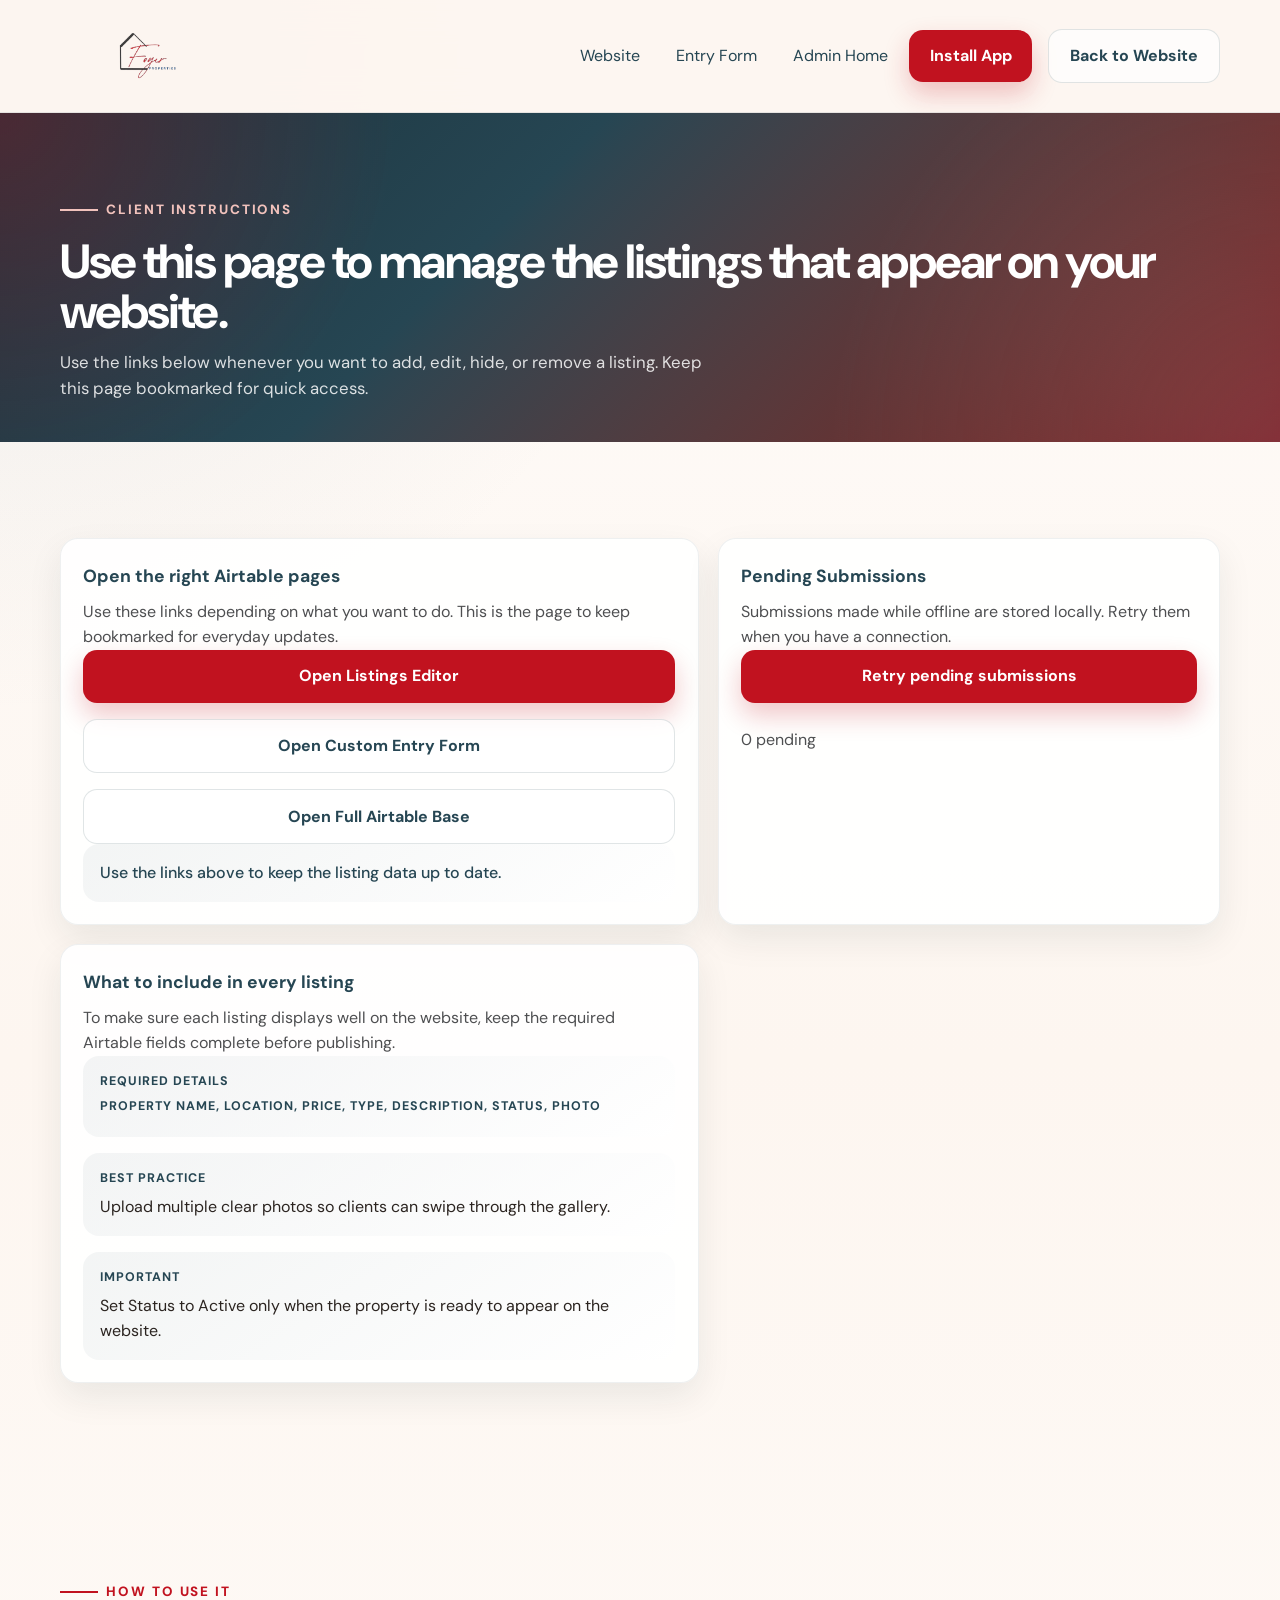
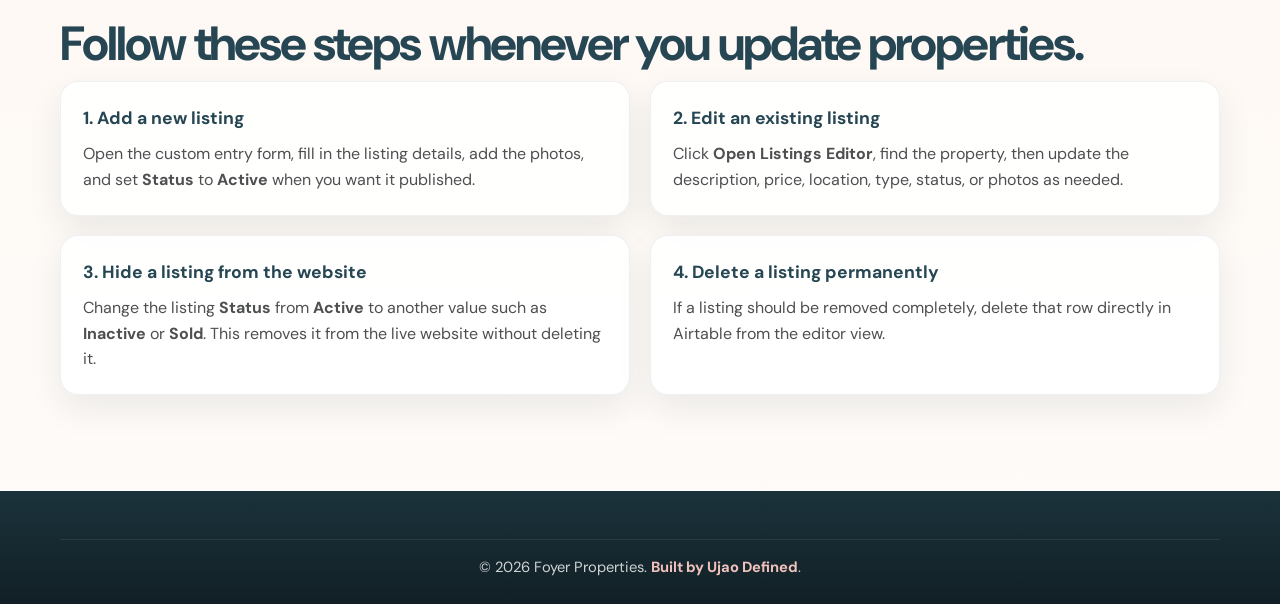
==== commit f4988fc2: "Refactor form handling and improve photo upload functionality - Enhanced form.js to support addition" ====
--- a/admin.html
+++ b/admin.html
@@ -28,8 +28,27 @@
         <img class="logo-mark" data-brand-logo src="" alt="">
       </a>
       <div class="nav-actions">
+        <nav class="nav-links" id="nav-links" aria-label="Admin navigation">
+          <a href="index.html">Website</a>
+          <a href="form.html">Entry Form</a>
+          <a href="admin.html">Admin Home</a>
+          <button class="btn btn-primary" id="pwa-install-btn" type="button" hidden>Install App</button>
+        </nav>
         <a class="btn btn-outline" href="index.html">Back to Website</a>
-        <button class="btn btn-primary" id="pwa-install-btn" type="button" hidden>Install App</button>
+        <button
+          class="hamburger"
+          id="menu-toggle"
+          type="button"
+          aria-label="Toggle menu"
+          aria-expanded="false"
+          aria-controls="nav-links"
+        >
+          <span class="hamburger-lines" aria-hidden="true">
+            <span></span>
+            <span></span>
+            <span></span>
+          </span>
+        </button>
       </div>
     </div>
   </header>
@@ -38,9 +57,9 @@
     <section class="admin-hero">
       <div class="container">
         <span class="admin-kicker">Client Instructions</span>
-        <h1 class="section-heading">Use this page to manage the properties that appear on the website.</h1>
+        <h1 class="section-heading">Use this page to manage the listings that appear on your website.</h1>
         <p class="section-copy">
-          Please use the buttons below whenever you want to add, edit, hide, or remove a listing. This page is your easiest starting point.
+          Use the links below whenever you want to add, edit, hide, or remove a listing. Keep this page bookmarked for quick access.
         </p>
       </div>
     </section>
@@ -49,15 +68,14 @@
       <div class="container admin-grid">
         <article class="card admin-card">
           <h3>Open the right Airtable pages</h3>
-          <p>Use these links depending on what you want to do. Once the Airtable links are added, this is the only page you need to bookmark.</p>
+          <p>Use these links depending on what you want to do. This is the page to keep bookmarked for everyday updates.</p>
           <div class="admin-link-stack">
             <a class="btn btn-primary" id="airtable-editor-link" href="#" target="_blank" rel="noopener noreferrer">Open Listings Editor</a>
-            <a class="btn btn-outline" id="airtable-add-link" href="#" target="_blank" rel="noopener noreferrer">Open Add Listing Form</a>
             <a class="btn btn-outline" href="form.html">Open Custom Entry Form</a>
             <a class="btn btn-outline" id="airtable-base-link" href="#" target="_blank" rel="noopener noreferrer">Open Full Airtable Base</a>
           </div>
           <div class="admin-note" id="admin-note">
-            Your links will appear here once they are connected in <code>config.js</code>.
+            Connect the Airtable links in <code>config.js</code> so this page opens the right editor and base for the client.
           </div>
         </article>
 
@@ -72,7 +90,7 @@
 
         <article class="card admin-card">
           <h3>What to include in every listing</h3>
-          <p>To make sure each property displays well on the website, please fill in these details clearly before publishing.</p>
+          <p>To make sure each listing displays well on the website, keep the required Airtable fields complete before publishing.</p>
           <div class="admin-link-stack">
             <div class="contact-item">
               <span>Required details</span>
@@ -98,7 +116,7 @@
         <div class="admin-steps">
           <article class="card admin-step">
             <h3>1. Add a new listing</h3>
-            <p>Click <strong>Open Add Listing Form</strong>, fill in the property details, upload the photos, and set <strong>Status</strong> to <strong>Active</strong> when you want it published.</p>
+            <p>Open the custom entry form, fill in the listing details, add the photos, and set <strong>Status</strong> to <strong>Active</strong> when you want it published.</p>
           </article>
           <article class="card admin-step">
             <h3>2. Edit an existing listing</h3>
--- a/styles.css
+++ b/styles.css
@@ -52,6 +52,10 @@
   overflow: hidden;
 }
 
+body.menu-open {
+  overflow: hidden;
+}
+
 img {
   display: block;
   width: 100%;
@@ -156,8 +160,8 @@
 }
 
 .logo-mark {
-  width: 168px;
-  height: 112px;
+  width: var(--logo-width);
+  height: var(--logo-height);
   object-fit: contain;
   flex-shrink: 0;
 }
@@ -201,6 +205,10 @@
   transition:
     background var(--transition),
     color var(--transition);
+}
+
+.nav-links .btn {
+  width: auto;
 }
 
 .nav-links a:hover,
@@ -786,6 +794,112 @@
   gap: 0.95rem;
 }
 
+.upload-card {
+  display: grid;
+  gap: 1rem;
+  padding: 1rem;
+  border: 1px dashed color-mix(in srgb, var(--color-secondary) 20%, transparent);
+  border-radius: var(--radius-card);
+  background:
+    linear-gradient(180deg, rgba(255, 255, 255, 0.95), rgba(255, 255, 255, 0.82));
+  transition:
+    border-color var(--transition),
+    box-shadow var(--transition),
+    transform var(--transition);
+}
+
+.upload-card:hover,
+.upload-card:focus-within {
+  border-color: color-mix(in srgb, var(--color-primary) 22%, transparent);
+  box-shadow: var(--shadow-soft);
+  transform: translateY(-1px);
+}
+
+.upload-card.is-dragover {
+  border-color: var(--crimson);
+  box-shadow: 0 0 0 4px color-mix(in srgb, var(--color-primary) 12%, transparent);
+}
+
+.upload-card-copy {
+  display: grid;
+  gap: 0.35rem;
+}
+
+.upload-card-copy strong {
+  color: var(--navy);
+  font-size: 1rem;
+}
+
+.upload-card-copy p {
+  margin: 0;
+  color: var(--muted);
+}
+
+.upload-card-actions {
+  display: flex;
+  flex-wrap: wrap;
+  gap: 0.75rem;
+}
+
+.photo-preview-grid {
+  display: grid;
+  gap: 0.75rem;
+  grid-template-columns: repeat(auto-fill, minmax(140px, 1fr));
+}
+
+.photo-preview-empty {
+  grid-column: 1 / -1;
+  padding: 0.95rem;
+  border-radius: min(var(--radius-card), 16px);
+  background: rgba(255, 255, 255, 0.7);
+  color: var(--muted);
+  text-align: center;
+}
+
+.photo-preview-card {
+  overflow: hidden;
+  display: grid;
+  gap: 0.55rem;
+  border-radius: min(var(--radius-card), 18px);
+  border: 1px solid color-mix(in srgb, var(--color-secondary) 10%, transparent);
+  background: var(--white);
+  box-shadow: var(--shadow-soft);
+  cursor: pointer;
+}
+
+.photo-preview-card img {
+  aspect-ratio: 1 / 1;
+  object-fit: cover;
+}
+
+.photo-preview-meta {
+  display: flex;
+  align-items: center;
+  justify-content: space-between;
+  gap: 0.5rem;
+  padding: 0 0.75rem 0.75rem;
+}
+
+.photo-preview-label {
+  color: var(--navy);
+  font-size: 0.78rem;
+  font-weight: 800;
+  letter-spacing: 0.06em;
+  text-transform: uppercase;
+}
+
+.photo-preview-remove {
+  color: var(--crimson);
+  font-size: 0.8rem;
+  font-weight: 700;
+}
+
+.form-actions {
+  display: flex;
+  flex-wrap: wrap;
+  gap: 0.75rem;
+}
+
 .field {
   display: grid;
   gap: 0.45rem;
@@ -1160,22 +1274,45 @@
   }
 
   .logo-mark {
-    width: 122px;
-    height: 82px;
+    width: var(--logo-width-mobile);
+    height: var(--logo-height-mobile);
   }
 
   .nav-actions .btn-whatsapp {
     display: none;
   }
 
+  .nav-actions > .btn:not(.hamburger) {
+    display: none;
+  }
+
+  .nav-links .btn {
+    width: 100%;
+  }
+
   .hero-copy h1 {
     max-width: 12ch;
+  }
+
+  .btn {
+    min-height: 2.75rem;
+    padding: 0.75rem 1rem;
   }
 
   .hero-cta .btn,
   .contact-form .btn,
   .contact-card .btn,
-  .modal-actions .btn {
+  .modal-actions .btn,
+  .form-actions .btn,
+  .admin-link-stack .btn {
+    width: 100%;
+  }
+
+  .upload-card-actions {
+    flex-direction: column;
+  }
+
+  .upload-card-actions .btn {
     width: 100%;
   }
 
@@ -1186,6 +1323,10 @@
 
   .pagination {
     grid-template-columns: 1fr;
+  }
+
+  .form-actions {
+    flex-direction: column;
   }
 }
 
--- a/brand.css
+++ b/brand.css
@@ -12,17 +12,37 @@
 }
 
 .site-header {
-  background: color-mix(in srgb, var(--color-secondary) 92%, transparent);
+  background: var(--nav-bg);
+  border-bottom-color: color-mix(in srgb, var(--color-secondary) 10%, transparent);
+}
+
+/* Header controls sit on the light --nav-bg, so they take the dark nav color.
+   (The mobile dropdown panel keeps its own dark background + white links —
+   see the media query below.) */
+.hamburger {
+  color: var(--nav-link-color);
+  border-color: color-mix(in srgb, var(--color-secondary) 18%, transparent);
+}
+
+@media (min-width: 768px) {
+  /* Desktop-only: inline nav links on the light header background. */
+  .nav-links a {
+    color: var(--nav-link-color);
+  }
+
+  .nav-links a:hover,
+  .nav-links a:focus-visible {
+    background: var(--nav-link-hover-bg);
+    color: var(--nav-link-color);
+  }
 }
 
 .btn-primary {
   background: var(--color-primary);
 }
 
-.btn-secondary,
 .btn-whatsapp,
-.btn-outline:hover,
-.nav-links a:hover {
+.btn-outline:hover {
   color: var(--white);
 }
 
@@ -34,6 +54,50 @@
   );
 }
 
+/* Home hero sits on the light gradient above, so its text takes the dark
+   hooks. The admin/listings heroes keep their dark background + white text
+   from styles.css. */
+.hero .hero-copy h1 {
+  color: var(--hero-heading-color);
+}
+
+.hero .hero-copy p {
+  color: var(--hero-copy-color);
+}
+
+.hero .eyebrow {
+  color: var(--color-primary);
+}
+
+.hero .btn-secondary {
+  color: var(--hero-heading-color);
+  border-color: color-mix(in srgb, var(--color-secondary) 32%, transparent);
+}
+
+.hero .btn-secondary:hover,
+.hero .btn-secondary:focus-visible {
+  background: color-mix(in srgb, var(--color-secondary) 8%, transparent);
+}
+
+/* Floating stat card was designed for a dark hero — give it a light-surface
+   treatment so its text stays readable. */
+.hero .floating-card {
+  background: rgba(255, 255, 255, 0.82);
+  border-color: color-mix(in srgb, var(--color-secondary) 14%, transparent);
+}
+
+.hero .floating-card .mini-label {
+  color: color-mix(in srgb, var(--color-text) 60%, #8896a2);
+}
+
+.hero .floating-stat {
+  color: var(--color-primary);
+}
+
+.hero .floating-card p:last-child {
+  color: var(--hero-copy-color);
+}
+
 .footer-brand {
   color: var(--brand-primary);
 }
--- a/theme.css
+++ b/theme.css
@@ -30,6 +30,22 @@
   --color-secondary-dark: color-mix(in srgb, var(--color-secondary), #000000 28%);
   --color-secondary-deep: color-mix(in srgb, var(--color-secondary), #000000 55%);
   --radius-field: min(var(--radius-button), 16px);
+  /* Element-level hooks — follow the palette by default, individually
+     tweakable per tenant via themeOverrides.cssVars in client-config.js. */
+  --nav-bg: color-mix(in srgb, var(--color-bg) 92%, transparent);
+  /* Header/nav text — dark by default to stay readable on the light --nav-bg
+     above. The mobile dropdown keeps its own dark panel + white links. */
+  --nav-link-color: var(--color-secondary);
+  --nav-link-hover-bg: color-mix(in srgb, var(--color-secondary) 8%, transparent);
+  /* Hero text — the home hero background (brand.css) is light, so headings
+     default to the deep secondary and copy to a muted text color. The
+     admin/listings heroes keep their dark background + white text. */
+  --hero-heading-color: var(--color-secondary);
+  --hero-copy-color: color-mix(in srgb, var(--color-text) 72%, #8896a2);
+  --logo-width: 168px;
+  --logo-height: 112px;
+  --logo-width-mobile: 122px;
+  --logo-height-mobile: 82px;
   /* Subtle wash applied over hero/listing images (see .image-tint below).
      Transparent by default so the classic look is untouched; config.js sets
      the real primary-color tint when a theme preset is active. */
